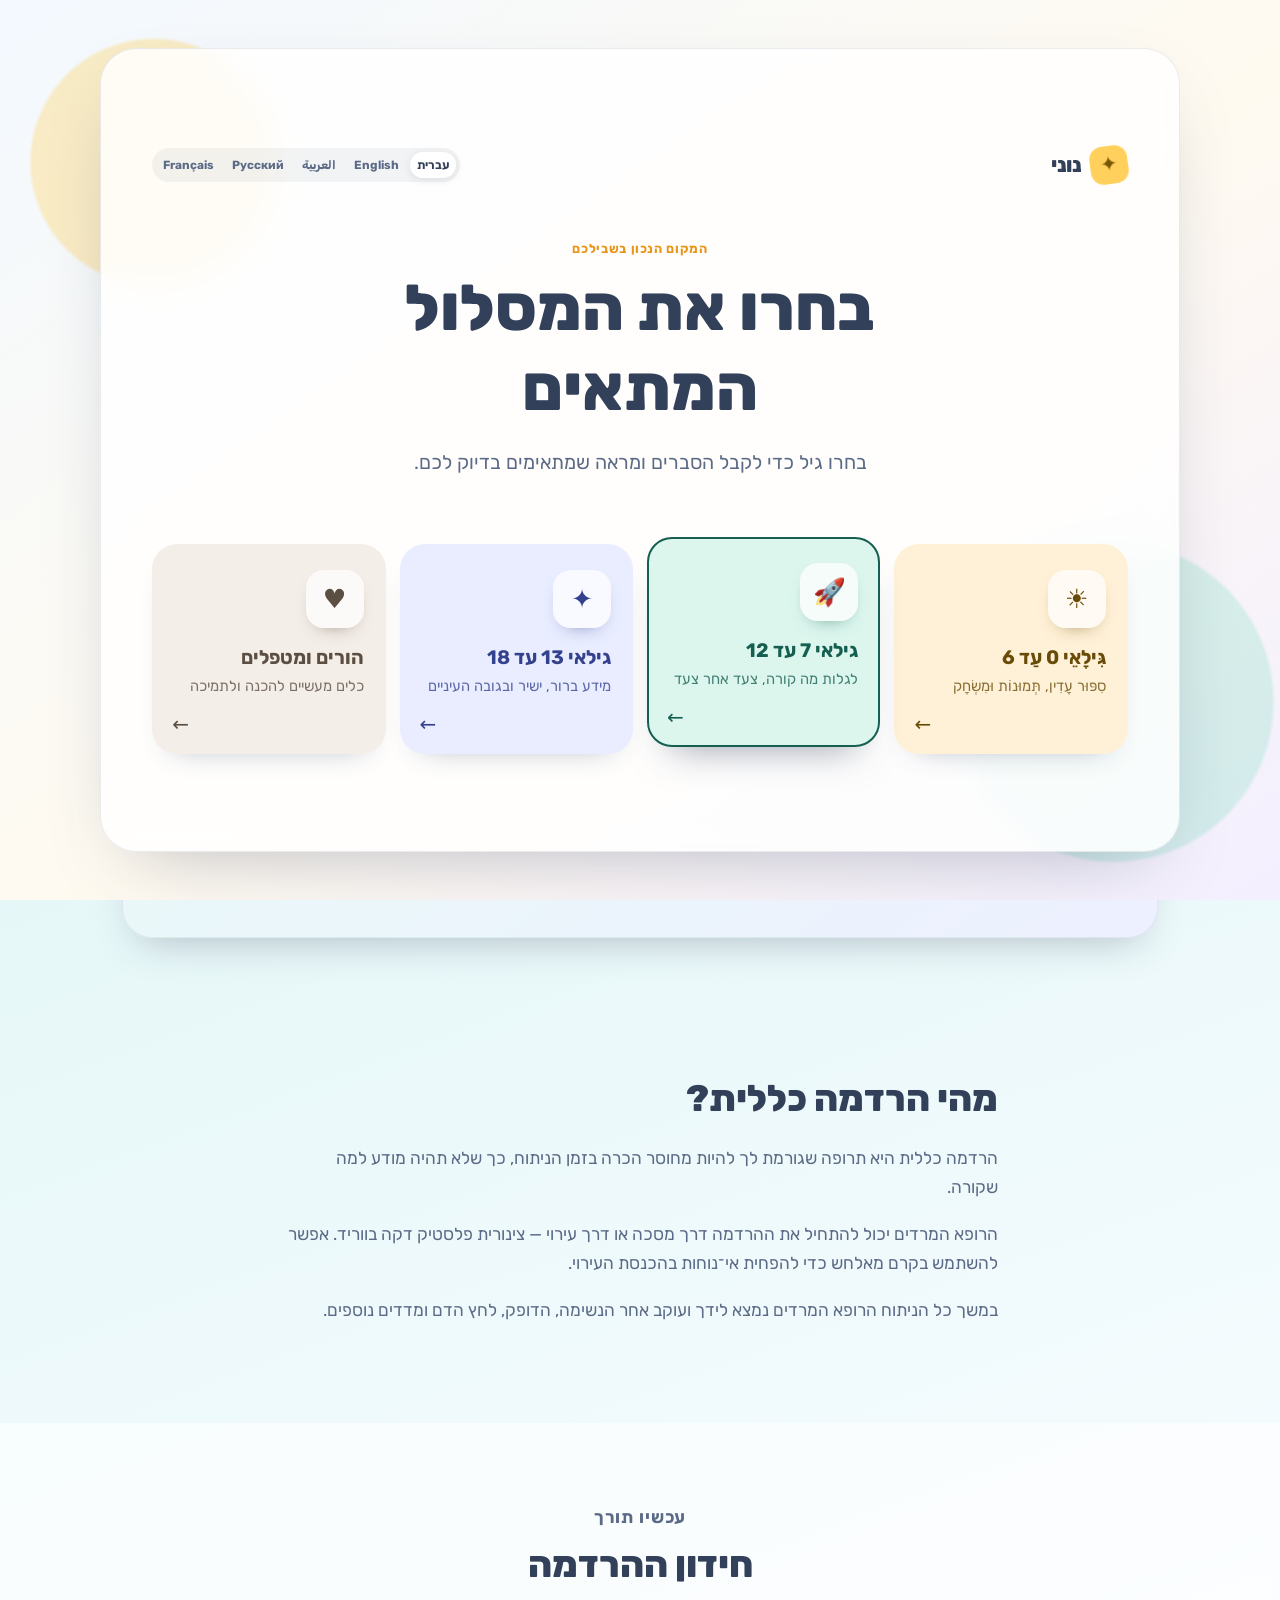
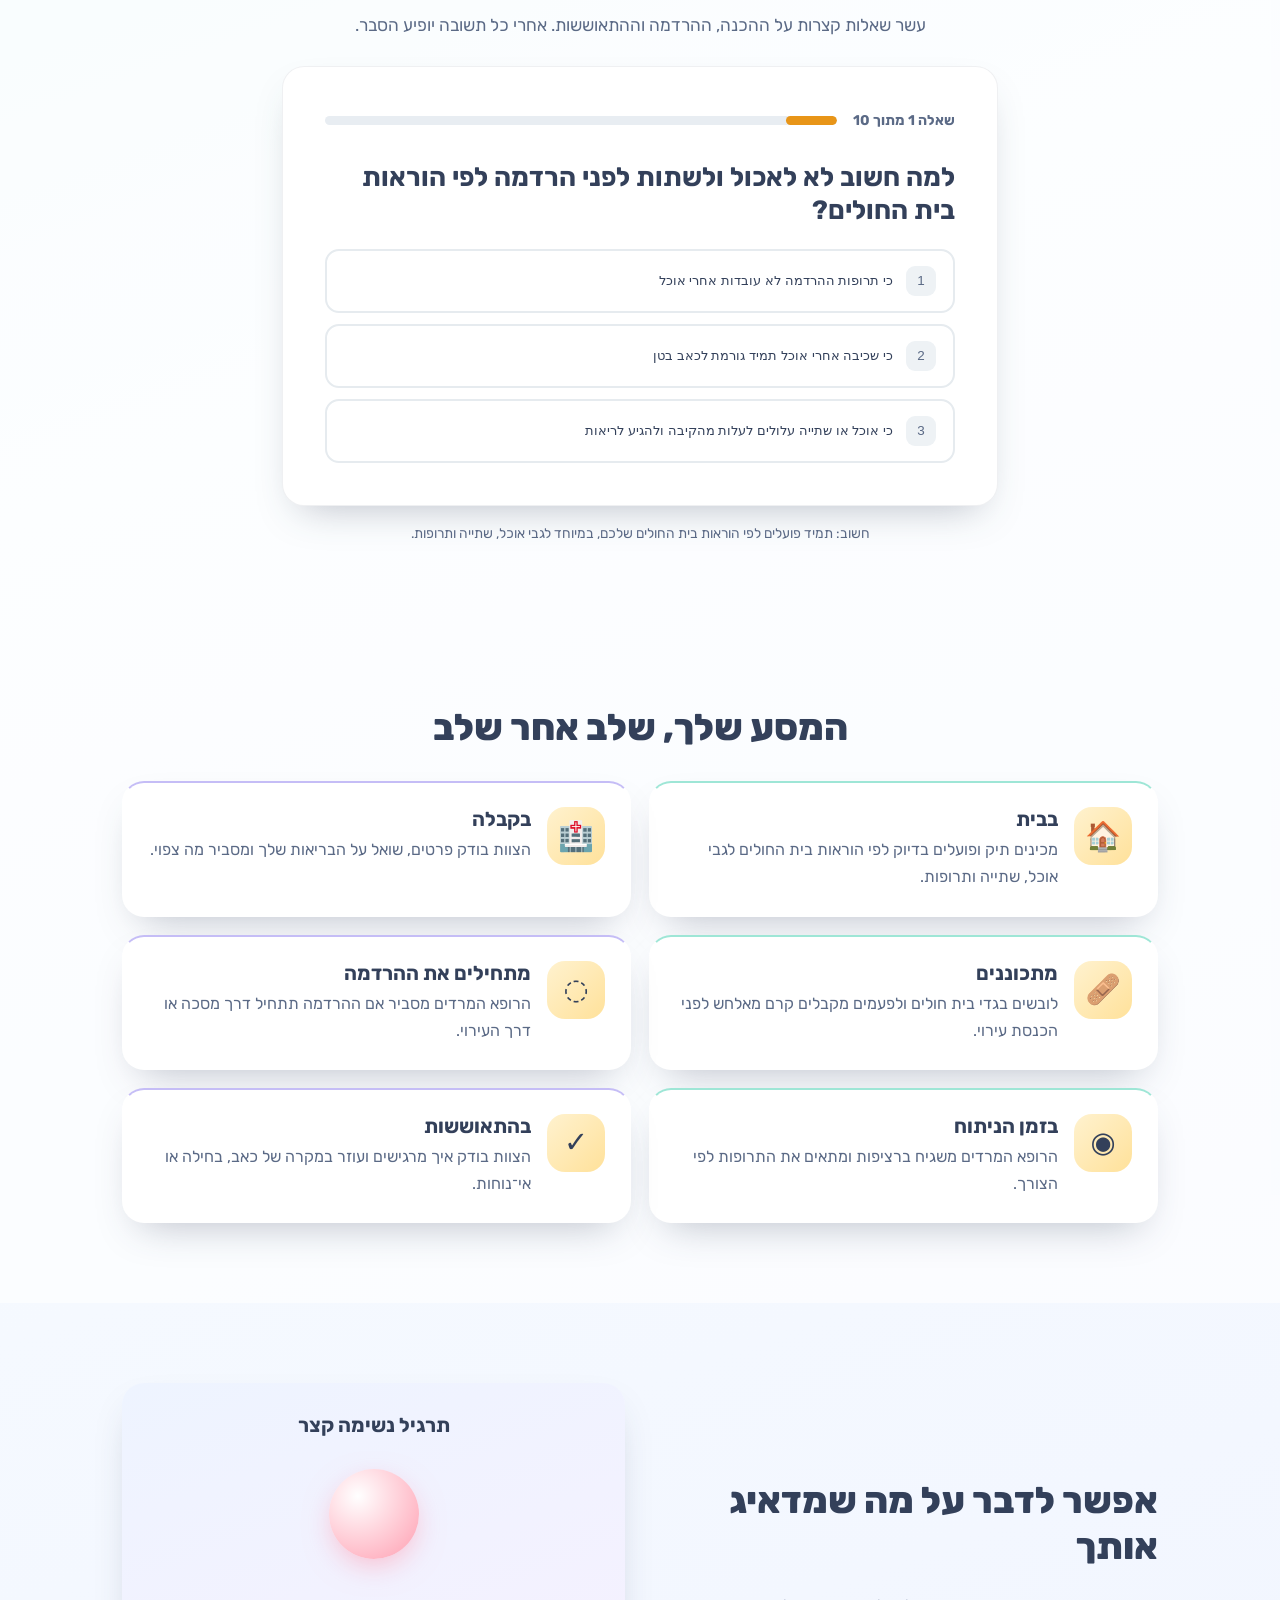
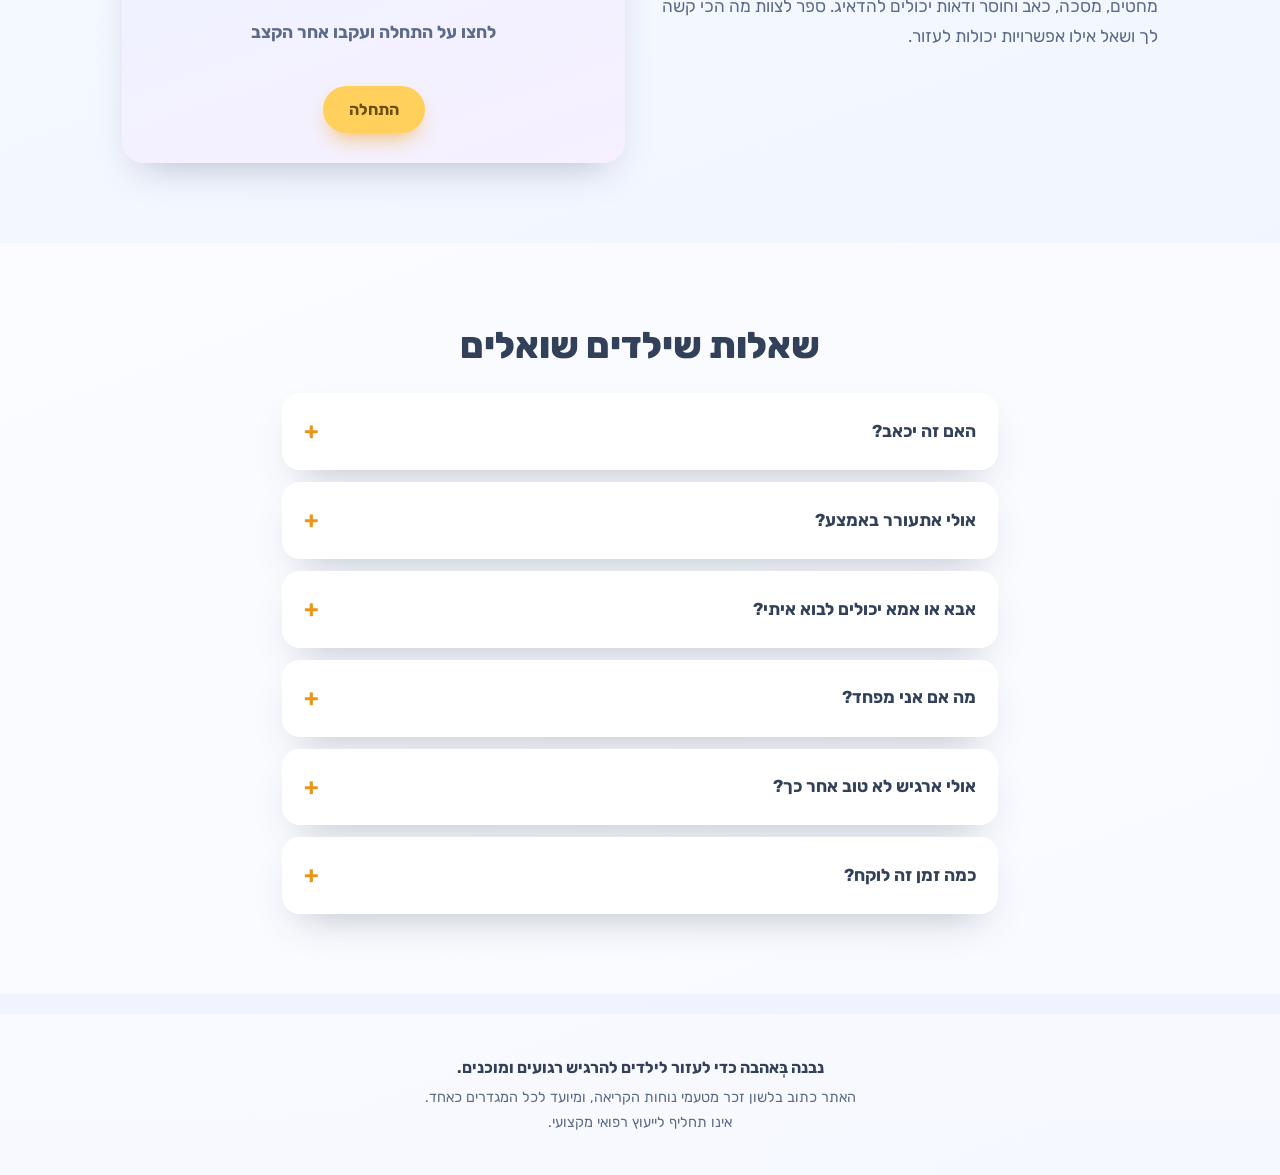
==== index.html @ a72f868c "Acknowledge feelings in the youngest audience intro" ====
<!DOCTYPE html>
<html lang="he" dir="rtl">
<head>
  <meta charset="UTF-8" />
  <meta name="viewport" content="width=device-width, initial-scale=1.0" />
  <title>נוני – מתכוננים להרדמה בעדינות</title>
  <meta name="description" data-i18n="meta_desc" content="אתר ידידותי לילדים ולהורים שמסביר בעדינות מה קורה לפני, במהלך ואחרי הרדמה וניתוח – כדי שיהיה רגוע ופחות מפחיד." />

  <!-- Open Graph -->
  <meta property="og:title" content="נוני – מתכוננים להרדמה בעדינות" />
  <meta property="og:description" content="אתר ידידותי לילדים ולהורים שמסביר מה קורה לפני, במהלך ואחרי הרדמה וניתוח." />
  <meta property="og:type" content="website" />

  <link rel="icon" href="data:image/svg+xml,%3Csvg xmlns='http://www.w3.org/2000/svg' viewBox='0 0 100 100'%3E%3Ctext y='.9em' font-size='90'%3E%E2%AD%90%3C/text%3E%3C/svg%3E" />
  <link rel="stylesheet" href="fonts.css" />

  <link rel="stylesheet" href="styles.css" />
</head>
<body>

  <!-- Audience chooser (shown on first visit and whenever the audience chip is used) -->
  <div class="audience-gate" role="dialog" aria-modal="true" aria-labelledby="audience-title" hidden>
    <div class="audience-gate-panel">
      <div class="audience-gate-top">
        <a class="gate-brand" href="index.html" aria-label="נוני" data-i18n-aria-label="brand_name">
          <span aria-hidden="true">✦</span>
          <span data-i18n="brand_name">נוני</span>
        </a>
        <div class="lang-switch gate-languages" role="group" aria-label="בחירת שפה" data-i18n-aria-label="aria_language">
          <button type="button" data-lang="he" class="is-active">עברית</button>
          <button type="button" data-lang="en">English</button>
          <button type="button" data-lang="ar">العربية</button>
          <button type="button" data-lang="ru">Русский</button>
          <button type="button" data-lang="fr">Français</button>
        </div>
      </div>
      <div class="audience-intro">
        <p class="eyebrow" data-i18n="audience_eyebrow">המקום הנכון בשבילכם</p>
        <h1 id="audience-title" data-i18n="audience_title">בחרו את המסלול המתאים</h1>
        <p data-i18n="audience_intro">בחרו גיל כדי לקבל הסברים ומראה שמתאימים בדיוק לכם.</p>
      </div>
      <div class="audience-grid">
        <button class="audience-card audience-card-little" type="button" data-audience="little">
          <span class="audience-icon" aria-hidden="true">☀️</span>
          <span class="audience-card-copy">
            <strong data-i18n="audience_little">גילאי 0 עד 6</strong>
            <small data-i18n="audience_little_desc">סיפור עדין, תמונות ומשחק</small>
          </span>
          <span class="audience-arrow" aria-hidden="true">←</span>
        </button>
        <button class="audience-card audience-card-kids" type="button" data-audience="kids">
          <span class="audience-icon" aria-hidden="true">🚀</span>
          <span class="audience-card-copy">
            <strong data-i18n="audience_kids">גילאי 7 עד 12</strong>
            <small data-i18n="audience_kids_desc">לגלות מה קורה, צעד אחר צעד</small>
          </span>
          <span class="audience-arrow" aria-hidden="true">←</span>
        </button>
        <button class="audience-card audience-card-teen" type="button" data-audience="teen">
          <span class="audience-icon" aria-hidden="true">✦</span>
          <span class="audience-card-copy">
            <strong data-i18n="audience_teen">גילאי 13 עד 18</strong>
            <small data-i18n="audience_teen_desc">מידע ברור, ישיר ובגובה העיניים</small>
          </span>
          <span class="audience-arrow" aria-hidden="true">←</span>
        </button>
        <button class="audience-card audience-card-parents" type="button" data-audience="parents">
          <span class="audience-icon" aria-hidden="true">♥</span>
          <span class="audience-card-copy">
            <strong data-i18n="audience_parents">הורים ומטפלים</strong>
            <small data-i18n="audience_parents_desc">כלים מעשיים להכנה ולתמיכה</small>
          </span>
          <span class="audience-arrow" aria-hidden="true">←</span>
        </button>
      </div>
    </div>
  </div>

  <!-- Decorative sky -->
  <div class="sky" aria-hidden="true">
    <span class="cloud c1"></span>
    <span class="cloud c2"></span>
    <span class="cloud c3"></span>
    <span class="star s1"></span>
    <span class="star s2"></span>
    <span class="star s3"></span>
  </div>

  <!-- ===== Header ===== -->
  <header class="site-header">
    <a class="brand" href="#top" aria-label="נוני" data-i18n-aria-label="brand_name">
      <span class="brand-mark" aria-hidden="true">
        <svg viewBox="0 0 64 64" width="40" height="40">
          <path d="M 35.49 12.64 L 36.74 15.03 Q 40.23 21.67 47.62 22.94 L 50.29 23.39 Q 57.68 24.66 52.44 30.02 L 50.55 31.96 Q 45.31 37.33 46.4 44.75 L 46.79 47.42 Q 47.87 54.84 41.15 51.52 L 38.72 50.32 Q 32 47 25.28 50.32 L 22.85 51.52 Q 16.13 54.84 17.21 47.42 L 17.6 44.75 Q 18.69 37.33 13.45 31.96 L 11.56 30.02 Q 6.32 24.66 13.71 23.39 L 16.38 22.94 Q 23.77 21.67 27.26 15.03 L 28.51 12.64 Q 32 6 35.49 12.64 Z" fill="#ffd15c" stroke="#f5a623" stroke-width="2" stroke-linejoin="round"/>
          <circle cx="25" cy="30" r="2.4" fill="#4a3b2a"/>
          <circle cx="39" cy="30" r="2.4" fill="#4a3b2a"/>
          <circle cx="20" cy="35" r="3" fill="#ff9db0" opacity=".7"/>
          <circle cx="44" cy="35" r="3" fill="#ff9db0" opacity=".7"/>
          <path d="M27 37c2 2 8 2 10 0" fill="none" stroke="#4a3b2a" stroke-width="2" stroke-linecap="round"/>
        </svg>
      </span>
      <span class="brand-name" data-i18n="brand_name">נוני</span>
    </a>

    <div class="header-menu">
    <nav class="main-nav" aria-label="ניווט ראשי" data-i18n-aria-label="aria_main">
      <a href="#what" data-i18n="nav_about">מה זה</a>
      <a href="#journey" data-i18n="nav_journey">המסע</a>
      <a href="story.html" data-i18n="nav_story" data-audiences="little,kids">סרטון</a>
      <a href="coloring.html" data-i18n="nav_coloring" data-audiences="little,kids">דפי צביעה</a>
      <a href="equipment.html" data-i18n="nav_equipment" data-audiences="little,kids,teen">הציוד</a>
      <a href="#feelings" data-i18n="nav_feelings" data-audiences="little,kids,teen">רגשות</a>
      <a href="#quiz" data-i18n="nav_quiz" data-audiences="kids,teen">חידון</a>
      <a href="#faq" data-i18n="nav_faq">שאלות</a>
      <a href="#parents" data-i18n="nav_parents" data-audiences="parents">להורים</a>
    </nav>

    <div class="lang-switch" role="group" aria-label="בחירת שפה" data-i18n-aria-label="aria_language">
      <button type="button" data-lang="he" class="is-active">עברית</button>
      <button type="button" data-lang="en">English</button>
      <button type="button" data-lang="ar">العربية</button>
      <button type="button" data-lang="ru">Русский</button>
      <button type="button" data-lang="fr">Français</button>
    </div>
    </div>

    <button class="audience-switch" type="button" data-i18n-aria-label="audience_change" aria-label="שינוי קבוצת גיל">
      <span class="audience-switch-dot" aria-hidden="true"></span>
      <span class="audience-switch-label">גילאי 7–12</span>
    </button>

    <button class="nav-toggle" aria-label="תפריט" data-i18n-aria-label="aria_menu" aria-expanded="false">
      <span></span><span></span><span></span>
    </button>
  </header>

  <main id="top">

    <!-- ===== Hero ===== -->
    <section class="hero">
      <div class="hero-text">
        <p class="eyebrow" data-i18n="hero_eyebrow">לילדים אמיצים (ולמבוגרים שלהם)</p>
        <h1 data-i18n="hero_title">אֶפְשָׁר לְהִתְרַגֵּשׁ וְגַם לִפְחֹד קְצָת. נוּנִי כָּאן כְּדֵי לְהַרְאוֹת מַה יִקְרֶה.</h1>
        <p class="lead" data-i18n="hero_subtitle">בקרוב יהיה לך ניתוח, ותקבל שינה מיוחדת כדי שכלום לא יכאב. נוני יראה לך בדיוק מה קורה – שלב אחרי שלב.</p>
        <div class="hero-cta">
          <a class="btn btn-primary" href="#journey" data-i18n="hero_cta">תראה לי מה קורה</a>
          <a class="btn btn-story" href="story.html" data-i18n="hero_story" data-audiences="little,kids">צפו בסרטון של נוני</a>
          <button class="btn btn-listen read-page-btn" type="button" data-i18n="read_aloud" data-audiences="little">הַשְׁמִיעוּ לִי</button>
        </div>
      </div>
      <div class="hero-art" aria-hidden="true">
        <div class="mascot">
          <svg viewBox="0 0 240 240" width="260" height="260">
            <ellipse cx="120" cy="212" rx="72" ry="14" fill="#000" opacity=".07"/>
            <g class="mascot-body">
              <path d="M 131.82 43.16 L 137.56 54.39 Q 149.39 77.55 175.07 81.64 L 187.53 83.63 Q 213.2 87.72 194.84 106.12 L 185.92 115.05 Q 167.55 133.45 171.6 159.13 L 173.56 171.6 Q 177.6 197.28 154.43 185.5 L 143.18 179.78 Q 120 168 96.82 179.78 L 85.57 185.5 Q 62.4 197.28 66.44 171.6 L 68.4 159.13 Q 72.45 133.45 54.08 115.05 L 45.16 106.12 Q 26.8 87.72 52.47 83.63 L 64.93 81.64 Q 90.61 77.55 102.44 54.39 L 108.18 43.16 Q 120 20 131.82 43.16 Z" fill="#ffd15c" stroke="#f5a623" stroke-width="6" stroke-linejoin="round"/>
              <circle cx="98" cy="96" r="7" fill="#4a3b2a"/>
              <circle cx="142" cy="96" r="7" fill="#4a3b2a"/>
              <circle cx="100" cy="99" r="2.4" fill="#fff"/>
              <circle cx="144" cy="99" r="2.4" fill="#fff"/>
              <circle cx="86" cy="110" r="10" fill="#ff9db0" opacity=".65"/>
              <circle cx="154" cy="110" r="10" fill="#ff9db0" opacity=".65"/>
              <path d="M104 116c6 6 26 6 32 0" fill="none" stroke="#4a3b2a" stroke-width="5" stroke-linecap="round"/>
            </g>
          </svg>
        </div>
        <div class="hero-context-art">
          <span class="context-line context-line-long"></span>
          <span class="context-line"></span>
          <span class="context-pulse"></span>
          <span class="context-line context-line-short"></span>
        </div>
      </div>
    </section>

    <!-- ===== A tailored starting point for each audience ===== -->
    <section class="audience-hub-section" aria-label="תוכן מותאם לגיל" data-i18n-aria-label="audience_hub_aria">
      <div class="wrap">
        <div class="audience-hub" data-audiences="little">
          <div class="audience-hub-heading">
            <p class="eyebrow" data-i18n="little_hub_eyebrow">בואו נכיר יחד</p>
            <h2 data-i18n="little_hub_title">לראות, לשחק ולהרגיש מוכנים</h2>
            <p data-i18n="little_hub_intro">לקטנטנים הכי קל להתכונן דרך תמונות, משחק וסיפור קצר יחד עם מבוגר.</p>
          </div>
          <div class="audience-paths">
            <a class="audience-path" href="story.html"><span aria-hidden="true">▶</span><strong data-i18n="little_path1_title">הסיפור של נוני</strong><small data-i18n="little_path1_text">סרטון קצר בלי צורך לקרוא</small></a>
            <a class="audience-path" href="equipment.html"><span aria-hidden="true">🩺</span><strong data-i18n="little_path2_title">מכירים את הציוד</strong><small data-i18n="little_path2_text">נוגעים ומגלים מה כל דבר עושה</small></a>
            <a class="audience-path" href="coloring.html"><span aria-hidden="true">🖍️</span><strong data-i18n="little_path3_title">צובעים עם נוני</strong><small data-i18n="little_path3_text">דפים רגועים להדפסה ולצביעה</small></a>
          </div>
          <p class="audience-guidance" data-i18n="little_guidance">למבוגר שמלווה: השתמשו במשפטים קצרים, תנו לילד לבחור במה להתחיל וחזרו על הסיפור כמה פעמים שירצה.</p>
        </div>

        <div class="audience-hub" data-audiences="kids">
          <div class="audience-hub-heading">
            <p class="eyebrow" data-i18n="kids_hub_eyebrow">המסע שלך</p>
            <h2 data-i18n="kids_hub_title">לגלות מה יקרה ולהיות חלק מההכנה</h2>
            <p data-i18n="kids_hub_intro">אפשר להכיר את השלבים, לבדוק את הידע ולבחור מה יעזור לך להרגיש רגוע יותר.</p>
          </div>
          <div class="audience-paths">
            <a class="audience-path" href="#journey"><span aria-hidden="true">🧭</span><strong data-i18n="kids_path1_title">המסע לבית החולים</strong><small data-i18n="kids_path1_text">כל מה שקורה, שלב אחר שלב</small></a>
            <a class="audience-path" href="equipment.html"><span aria-hidden="true">🔎</span><strong data-i18n="kids_path2_title">חוקרים את הציוד</strong><small data-i18n="kids_path2_text">מסכה, מדדים וצמיד זיהוי</small></a>
            <a class="audience-path" href="#quiz"><span aria-hidden="true">✓</span><strong data-i18n="kids_path3_title">חידון ההרדמה</strong><small data-i18n="kids_path3_text">עשר שאלות עם תשובה במקום</small></a>
          </div>
          <p class="audience-guidance" data-i18n="kids_guidance">אפשר לשאול את הצוות כל שאלה ולספר מה מדאיג אותך. יחד תוכלו לבחור דרך הרגעה שמתאימה לך.</p>
        </div>

        <div class="audience-hub" data-audiences="teen">
          <div class="audience-hub-heading">
            <p class="eyebrow" data-i18n="teen_hub_eyebrow">ישר ולעניין</p>
            <h2 data-i18n="teen_hub_title">מה באמת קורה ואיפה יש לך בחירה</h2>
            <p data-i18n="teen_hub_intro">מידע ישיר על ההרדמה, ההכנה וההתאוששות — בלי פעילויות שמיועדות לילדים קטנים.</p>
          </div>
          <div class="audience-paths">
            <a class="audience-path" href="#what"><span aria-hidden="true">01</span><strong data-i18n="teen_path1_title">להבין את ההרדמה</strong><small data-i18n="teen_path1_text">מה התרופות עושות ואיך משגיחים עליך</small></a>
            <a class="audience-path" href="#journey"><span aria-hidden="true">02</span><strong data-i18n="teen_path2_title">לדעת למה לצפות</strong><small data-i18n="teen_path2_text">קבלה, הכנה, הרדמה והתאוששות</small></a>
            <a class="audience-path" href="#quiz"><span aria-hidden="true">03</span><strong data-i18n="teen_path3_title">לבדוק את עצמך</strong><small data-i18n="teen_path3_text">חידון קצר עם הסבר לכל תשובה</small></a>
          </div>
          <p class="audience-guidance" data-i18n="teen_guidance">ההעדפות שלך חשובות. אפשר לומר לצוות אם מחטים, מסכה, בחילה, פרטיות או חוסר ודאות מטרידים אותך ולשאול אילו אפשרויות מתאימות ובטוחות עבורך.</p>
        </div>

        <div class="audience-hub" data-audiences="parents">
          <div class="audience-hub-heading">
            <p class="eyebrow" data-i18n="parents_hub_eyebrow">הכנה מעשית</p>
            <h2 data-i18n="parents_hub_title">מה לומר, מה להביא ומה לשאול</h2>
            <p data-i18n="parents_hub_intro">כלים פשוטים שיעזרו לכם להכין את הילד בהתאם לגיל ולתמוך בו ביום הניתוח.</p>
          </div>
          <div class="audience-paths">
            <a class="audience-path" href="#parents"><span aria-hidden="true">💬</span><strong data-i18n="parents_path1_title">איך לדבר על הניתוח</strong><small data-i18n="parents_path1_text">כנות, תזמון ומילים מותאמות לגיל</small></a>
            <a class="audience-path" href="#journey"><span aria-hidden="true">📋</span><strong data-i18n="parents_path2_title">לעבור על היום מראש</strong><small data-i18n="parents_path2_text">מהבית ועד חדר ההתאוששות</small></a>
            <a class="audience-path" href="#faq"><span aria-hidden="true">?</span><strong data-i18n="parents_path3_title">להכין שאלות לצוות</strong><small data-i18n="parents_path3_text">צום, תרופות, כאב וההתאוששות</small></a>
          </div>
          <p class="audience-guidance" data-i18n="parents_guidance">הוראות בית החולים שלכם תמיד קודמות למידע כללי באתר, במיוחד בנוגע לצום, שתייה ותרופות קבועות.</p>
        </div>
      </div>
    </section>

    <!-- ===== What is anesthesia ===== -->
    <section id="what" class="section">
      <div class="wrap narrow">
        <h2 data-i18n="what_title">מה זו "שינה של ניתוח"?</h2>
        <p data-i18n="what_p1">לפני הניתוח מקבלים שינה מיוחדת ועדינה שנקראת הרדמה. זו לא שינה כמו בלילה – זו שינה עמוקה שמכינים במיוחד בשביל הניתוח.</p>
        <p data-i18n="what_p2">רופא מיוחד שנקרא הרופא המרדים נותן לך תרופה דרך מסכה רכה שנושמים דרכה, או דרך צינורית דקיקה ביד. ואז לאט־לאט נרדמים, כאילו מרחפים על ענן.</p>
        <p data-i18n="what_p3">בזמן השינה לא מרגישים כלום – לא דקירה ולא כאב. הרופא המרדים נשאר לידך כל הזמן ומעיר אותך בעדינות כשהניתוח נגמר.</p>
      </div>
    </section>

    <!-- ===== Interactive anesthesia quiz ===== -->
    <section id="quiz" class="section section-alt quiz-section" data-audiences="kids,teen">
      <div class="wrap narrow">
        <div class="quiz-heading center">
          <p class="eyebrow" data-i18n="quiz_eyebrow">עכשיו תורך</p>
          <h2 data-i18n="quiz_title">חידון ההרדמה</h2>
          <p data-i18n="quiz_intro">עשר שאלות קצרות על ההכנה, ההרדמה וההתאוששות. אחרי כל תשובה יופיע הסבר.</p>
        </div>
        <div class="quiz-shell">
          <div class="quiz-progress-row">
            <span class="quiz-count" aria-live="polite"></span>
            <div class="quiz-progress" role="progressbar" aria-valuemin="1" aria-valuemax="10" aria-valuenow="1" data-i18n-aria-label="quiz_progress_aria"><span></span></div>
          </div>
          <div class="quiz-question-view">
            <h3 class="quiz-question" tabindex="-1"></h3>
            <div class="quiz-options" role="group" data-i18n-aria-label="quiz_options_aria"></div>
            <div class="quiz-feedback" aria-live="polite" hidden></div>
            <button class="btn btn-primary quiz-next" type="button" hidden></button>
          </div>
          <div class="quiz-result" hidden aria-live="polite">
            <span class="quiz-result-icon" aria-hidden="true">★</span>
            <h3 data-i18n="quiz_result_title">סיימת את החידון!</h3>
            <p class="quiz-score"></p>
            <p class="quiz-result-message"></p>
            <button class="btn btn-primary quiz-restart" type="button" data-i18n="quiz_restart">לנסות שוב</button>
          </div>
        </div>
        <p class="quiz-safety" data-i18n="quiz_safety">חשוב: תמיד פועלים לפי הוראות בית החולים שלכם, במיוחד לגבי אוכל, שתייה ותרופות.</p>
      </div>
    </section>

    <!-- ===== Journey ===== -->
    <section id="journey" class="section section-alt">
      <div class="wrap">
        <h2 class="center" data-i18n="journey_title">המסע שלך, שלב אחרי שלב</h2>
        <ol class="journey">
          <li class="step">
            <span class="step-icon" aria-hidden="true">🏠</span>
            <div>
              <h3 data-i18n="step1_title">בבית</h3>
              <p data-i18n="step1_text">אפשר לארוז צעצוע או שמיכה אהובים להביא איתך. מבוגר יעזור לך להתכונן. בית החולים יגיד מתי להפסיק לאכול ולשתות – זה שומר על הבטן שלך בזמן השינה.</p>
            </div>
          </li>
          <li class="step">
            <span class="step-icon" aria-hidden="true">🚗</span>
            <div>
              <h3 data-i18n="step2_title">מגיעים לבית החולים</h3>
              <p data-i18n="step2_text">תפגוש אחים ואחיות נחמדים ואת הרופא המרדים. אולי יקשיבו ללב שלך ויבדקו כמה גדלת. אפשר לשאול אותם כל דבר!</p>
            </div>
          </li>
          <li class="step">
            <span class="step-icon" aria-hidden="true">👕</span>
            <div>
              <h3 data-i18n="step3_title">מתכוננים</h3>
              <p data-i18n="step3_text">תלבש פיג'מה רכה של בית החולים. לפעמים מורחים קרם קסם על היד כדי שלא תרגיש כלום אם מכניסים שם צינורית דקיקה.</p>
            </div>
          </li>
          <li class="step">
            <span class="step-icon" aria-hidden="true">🎈</span>
            <div>
              <h3 data-i18n="step4_title">חדר השינה המיוחד</h3>
              <p data-i18n="step4_text">בחדר מיוחד נושמים דרך מסכה רכה שיכולה להריח כמו מסטיק או תות, או מקבלים תרופת שינה דרך הצינורית הדקיקה. אפשר לספור או לנפח בלון גדול מדומיין – ולפני שתסיים, כבר תהיה ישן.</p>
            </div>
          </li>
          <li class="step">
            <span class="step-icon" aria-hidden="true">💤</span>
            <div>
              <h3 data-i18n="step5_title">בזמן שאתה ישן</h3>
              <p data-i18n="step5_text">לא תרגיש ולא תזכור את הניתוח. הרופא המרדים משגיח עליך כל הזמן ודואג שתהיה בטוח ונינוח.</p>
            </div>
          </li>
          <li class="step">
            <span class="step-icon" aria-hidden="true">🍧</span>
            <div>
              <h3 data-i18n="step6_title">מתעוררים</h3>
              <p data-i18n="step6_text">מתעוררים בחדר התאוששות נעים. מישהו שאוהב אותך יהיה שם. אולי תרגיש קצת עייף או צמא – ואולי אפילו תקבל ארטיק!</p>
            </div>
          </li>
        </ol>
      </div>
    </section>

    <!-- ===== Feelings + Breathing ===== -->
    <section id="feelings" class="section" data-audiences="little,kids,teen">
      <div class="wrap two-col">
        <div>
          <h2 data-i18n="feelings_title">זה בסדר להרגיש איך שאתה מרגיש</h2>
          <p data-i18n="feelings_text">נרגש, קצת לחוץ, סקרן, טיפה מפוחד – כל הרגשות האלה בסדר גמור. המון ילדים מרגישים ככה, והמבוגרים בבית החולים הם מומחים בלעזור לך להרגיש בטוח. הנה טריק מרגיע שאפשר לנסות בכל רגע:</p>
        </div>
        <div class="breath-card">
          <h3 data-i18n="breath_title">נשימת בלון</h3>
          <div class="breath-stage">
            <div class="breath-ball"></div>
            <p class="breath-instruction" data-i18n="breath_default">לחצו על "התחלה" ונשמו יחד עם נוני</p>
          </div>
          <button class="btn btn-primary breath-btn" type="button" data-i18n="breath_start">התחלה</button>
        </div>
      </div>
    </section>

    <!-- ===== FAQ ===== -->
    <section id="faq" class="section section-alt">
      <div class="wrap narrow">
        <h2 class="center" data-i18n="faq_title">שאלות שילדים שואלים</h2>
        <div class="faq">
          <details class="qa">
            <summary data-i18n="q1">האם זה יכאב?</summary>
            <p data-i18n="a1">השינה עשויה כך שהניתוח לא כואב. ההכנה יכולה להרגיש כמו צביטה קטנטנה או קרם קריר, אבל להרבה ילדים לא כואב בכלל.</p>
          </details>
          <details class="qa">
            <summary data-i18n="q2">אולי אתעורר באמצע?</summary>
            <p data-i18n="a2">לא. הרופא המרדים נותן בדיוק את הכמות הנכונה של תרופה ונשאר איתך כל הזמן, כך שתישאר ישן עד שהניתוח נגמר.</p>
          </details>
          <details class="qa">
            <summary data-i18n="q3">אבא או אמא יכולים לבוא איתי?</summary>
            <p data-i18n="a3">בדרך כלל מבוגר יכול להישאר איתך עד שנרדמים, והוא יהיה שם כשמתעוררים. שאל את האח או האחות מה נהוג בבית החולים שלך.</p>
          </details>
          <details class="qa">
            <summary data-i18n="q4">מה אם אני מפחד?</summary>
            <p data-i18n="a4">זה נורמלי לגמרי. ספר לאח, לאחות או למבוגר שלך – הם יכולים להחזיק לך את היד, להביא את הצעצוע שלך, או לנשום איתך נשימת בלון.</p>
          </details>
          <details class="qa">
            <summary data-i18n="q5">אולי ארגיש לא טוב אחר כך?</summary>
            <p data-i18n="a5">חלק מהילדים מרגישים קצת עייפים, מסוחררים או עם גרון קצת כואב לזמן קצר. זה עובר, והאחים והאחיות יכולים לעזור לך להרגיש טוב יותר.</p>
          </details>
          <details class="qa">
            <summary data-i18n="q6">כמה זמן זה לוקח?</summary>
            <p data-i18n="a6">כל ניתוח שונה. הרופא המרדים או האחות יכולים לספר לך בערך כמה זמן ייקח שלך. בשבילך זה ירגיש כאילו עצמת עיניים והתעוררת מיד.</p>
          </details>
        </div>
      </div>
    </section>

    <!-- ===== Parents ===== -->
    <section id="parents" class="section" data-audiences="parents">
      <div class="wrap narrow">
        <p class="eyebrow" data-i18n="parents_eyebrow">להורים ולמטפלים</p>
        <h2 data-i18n="parents_title">איך לעזור לילד להרגיש מוכן</h2>
        <p data-i18n="parents_intro">ילדים מתמודדים הרבה יותר טוב כשהם יודעים למה לצפות, במילים שהם מבינים. הנה דרכים לתמוך בילד לפני הרדמה וניתוח.</p>
        <ul class="tips">
          <li data-i18n="tip1">היו כנים ופשוטים. הסבירו שרופא מיוחד יעזור להם לישון שינה עמוקה כדי שהניתוח לא יכאב, ושהם יתעוררו אחר כך.</li>
          <li data-i18n="tip2">השתמשו במילים רגועות ומרגיעות. עדיף "שינה מיוחדת" ו"תרופת שינה" על פני ביטויים מפחידים.</li>
          <li data-i18n="tip3">אפשרו חפץ מנחם. צעצוע אהוב, שמיכה או מוצץ יכולים לעשות הבדל גדול.</li>
          <li data-i18n="tip4">תרגלו יחד. קריאה משותפת של האתר הזה או תרגול נשימת בלון מראש בונים ביטחון.</li>
          <li data-i18n="tip5">עקבו בדיוק אחרי הוראות בית החולים – במיוחד לגבי צום (מתי הילד חייב להפסיק לאכול ולשתות). הזמנים האלה שומרים על בטיחות הילד ונקבעים על ידי הצוות הרפואי שלכם.</li>
          <li data-i18n="tip6">שאלו שאלות. רשמו כל דבר שאתם לא בטוחים לגביו ושאלו את הרופא המרדים או הצוות הסיעודי – אין שאלה קטנה מדי.</li>
        </ul>
        <div class="note">
          <strong data-i18n="note_title">חשוב</strong>
          <p data-i18n="note_text">האתר הזה נותן מידע כללי וידידותי כדי לעזור בהכנת ילדים. הוא אינו מהווה ייעוץ רפואי. יש לפעול תמיד לפי ההוראות הספציפיות של בית החולים והצוות הרפואי שלכם, ולפנות אליהם בכל חשש.</p>
        </div>
      </div>
    </section>
  </main>

  <footer class="site-footer">
    <div class="wrap">
      <p class="footer-made" data-i18n="footer_made">נבנה בְּאהבה כדי לעזור לילדים להרגיש רגועים ומוכנים.</p>
      <p class="footer-disclaimer lang-optional" data-i18n="gender_note">האתר כתוב בלשון זכר מטעמי נוחות הקריאה, ומיועד לכל המגדרים כאחד.</p>
      <p class="footer-disclaimer" data-i18n="footer_disclaimer">אינו תחליף לייעוץ רפואי מקצועי.</p>
    </div>
  </footer>

  <script src="i18n.js"></script>
  <script src="app.js"></script>
  <script src="quiz.js"></script>
</body>
</html>
---- fonts.css ----
/* arabic */
@font-face {
  font-family: 'Cairo';
  font-style: normal;
  font-weight: 400;
  font-display: swap;
  src: url(fonts/cairo-400-arabic.woff2) format('woff2');
  unicode-range: U+0600-06FF, U+0750-077F, U+0870-088E, U+0890-0891, U+0897-08E1, U+08E3-08FF, U+200C-200E, U+2010-2011, U+204F, U+2E41, U+FB50-FDFF, U+FE70-FE74, U+FE76-FEFC, U+102E0-102FB, U+10E60-10E7E, U+10EC2-10EC4, U+10EFC-10EFF, U+1EE00-1EE03, U+1EE05-1EE1F, U+1EE21-1EE22, U+1EE24, U+1EE27, U+1EE29-1EE32, U+1EE34-1EE37, U+1EE39, U+1EE3B, U+1EE42, U+1EE47, U+1EE49, U+1EE4B, U+1EE4D-1EE4F, U+1EE51-1EE52, U+1EE54, U+1EE57, U+1EE59, U+1EE5B, U+1EE5D, U+1EE5F, U+1EE61-1EE62, U+1EE64, U+1EE67-1EE6A, U+1EE6C-1EE72, U+1EE74-1EE77, U+1EE79-1EE7C, U+1EE7E, U+1EE80-1EE89, U+1EE8B-1EE9B, U+1EEA1-1EEA3, U+1EEA5-1EEA9, U+1EEAB-1EEBB, U+1EEF0-1EEF1;
}
/* latin-ext */
@font-face {
  font-family: 'Cairo';
  font-style: normal;
  font-weight: 400;
  font-display: swap;
  src: url(fonts/cairo-400-latin-ext.woff2) format('woff2');
  unicode-range: U+0100-02BA, U+02BD-02C5, U+02C7-02CC, U+02CE-02D7, U+02DD-02FF, U+0304, U+0308, U+0329, U+1D00-1DBF, U+1E00-1E9F, U+1EF2-1EFF, U+2020, U+20A0-20AB, U+20AD-20C0, U+2113, U+2C60-2C7F, U+A720-A7FF;
}
/* latin */
@font-face {
  font-family: 'Cairo';
  font-style: normal;
  font-weight: 400;
  font-display: swap;
  src: url(fonts/cairo-400-latin.woff2) format('woff2');
  unicode-range: U+0000-00FF, U+0131, U+0152-0153, U+02BB-02BC, U+02C6, U+02DA, U+02DC, U+0304, U+0308, U+0329, U+2000-206F, U+20AC, U+2122, U+2191, U+2193, U+2212, U+2215, U+FEFF, U+FFFD;
}
/* arabic */
@font-face {
  font-family: 'Cairo';
  font-style: normal;
  font-weight: 600;
  font-display: swap;
  src: url(fonts/cairo-600-arabic.woff2) format('woff2');
  unicode-range: U+0600-06FF, U+0750-077F, U+0870-088E, U+0890-0891, U+0897-08E1, U+08E3-08FF, U+200C-200E, U+2010-2011, U+204F, U+2E41, U+FB50-FDFF, U+FE70-FE74, U+FE76-FEFC, U+102E0-102FB, U+10E60-10E7E, U+10EC2-10EC4, U+10EFC-10EFF, U+1EE00-1EE03, U+1EE05-1EE1F, U+1EE21-1EE22, U+1EE24, U+1EE27, U+1EE29-1EE32, U+1EE34-1EE37, U+1EE39, U+1EE3B, U+1EE42, U+1EE47, U+1EE49, U+1EE4B, U+1EE4D-1EE4F, U+1EE51-1EE52, U+1EE54, U+1EE57, U+1EE59, U+1EE5B, U+1EE5D, U+1EE5F, U+1EE61-1EE62, U+1EE64, U+1EE67-1EE6A, U+1EE6C-1EE72, U+1EE74-1EE77, U+1EE79-1EE7C, U+1EE7E, U+1EE80-1EE89, U+1EE8B-1EE9B, U+1EEA1-1EEA3, U+1EEA5-1EEA9, U+1EEAB-1EEBB, U+1EEF0-1EEF1;
}
/* latin-ext */
@font-face {
  font-family: 'Cairo';
  font-style: normal;
  font-weight: 600;
  font-display: swap;
  src: url(fonts/cairo-600-latin-ext.woff2) format('woff2');
  unicode-range: U+0100-02BA, U+02BD-02C5, U+02C7-02CC, U+02CE-02D7, U+02DD-02FF, U+0304, U+0308, U+0329, U+1D00-1DBF, U+1E00-1E9F, U+1EF2-1EFF, U+2020, U+20A0-20AB, U+20AD-20C0, U+2113, U+2C60-2C7F, U+A720-A7FF;
}
/* latin */
@font-face {
  font-family: 'Cairo';
  font-style: normal;
  font-weight: 600;
  font-display: swap;
  src: url(fonts/cairo-600-latin.woff2) format('woff2');
  unicode-range: U+0000-00FF, U+0131, U+0152-0153, U+02BB-02BC, U+02C6, U+02DA, U+02DC, U+0304, U+0308, U+0329, U+2000-206F, U+20AC, U+2122, U+2191, U+2193, U+2212, U+2215, U+FEFF, U+FFFD;
}
/* arabic */
@font-face {
  font-family: 'Cairo';
  font-style: normal;
  font-weight: 700;
  font-display: swap;
  src: url(fonts/cairo-700-arabic.woff2) format('woff2');
  unicode-range: U+0600-06FF, U+0750-077F, U+0870-088E, U+0890-0891, U+0897-08E1, U+08E3-08FF, U+200C-200E, U+2010-2011, U+204F, U+2E41, U+FB50-FDFF, U+FE70-FE74, U+FE76-FEFC, U+102E0-102FB, U+10E60-10E7E, U+10EC2-10EC4, U+10EFC-10EFF, U+1EE00-1EE03, U+1EE05-1EE1F, U+1EE21-1EE22, U+1EE24, U+1EE27, U+1EE29-1EE32, U+1EE34-1EE37, U+1EE39, U+1EE3B, U+1EE42, U+1EE47, U+1EE49, U+1EE4B, U+1EE4D-1EE4F, U+1EE51-1EE52, U+1EE54, U+1EE57, U+1EE59, U+1EE5B, U+1EE5D, U+1EE5F, U+1EE61-1EE62, U+1EE64, U+1EE67-1EE6A, U+1EE6C-1EE72, U+1EE74-1EE77, U+1EE79-1EE7C, U+1EE7E, U+1EE80-1EE89, U+1EE8B-1EE9B, U+1EEA1-1EEA3, U+1EEA5-1EEA9, U+1EEAB-1EEBB, U+1EEF0-1EEF1;
}
/* latin-ext */
@font-face {
  font-family: 'Cairo';
  font-style: normal;
  font-weight: 700;
  font-display: swap;
  src: url(fonts/cairo-700-latin-ext.woff2) format('woff2');
  unicode-range: U+0100-02BA, U+02BD-02C5, U+02C7-02CC, U+02CE-02D7, U+02DD-02FF, U+0304, U+0308, U+0329, U+1D00-1DBF, U+1E00-1E9F, U+1EF2-1EFF, U+2020, U+20A0-20AB, U+20AD-20C0, U+2113, U+2C60-2C7F, U+A720-A7FF;
}
/* latin */
@font-face {
  font-family: 'Cairo';
  font-style: normal;
  font-weight: 700;
  font-display: swap;
  src: url(fonts/cairo-700-latin.woff2) format('woff2');
  unicode-range: U+0000-00FF, U+0131, U+0152-0153, U+02BB-02BC, U+02C6, U+02DA, U+02DC, U+0304, U+0308, U+0329, U+2000-206F, U+20AC, U+2122, U+2191, U+2193, U+2212, U+2215, U+FEFF, U+FFFD;
}
/* arabic */
@font-face {
  font-family: 'Cairo';
  font-style: normal;
  font-weight: 800;
  font-display: swap;
  src: url(fonts/cairo-800-arabic.woff2) format('woff2');
  unicode-range: U+0600-06FF, U+0750-077F, U+0870-088E, U+0890-0891, U+0897-08E1, U+08E3-08FF, U+200C-200E, U+2010-2011, U+204F, U+2E41, U+FB50-FDFF, U+FE70-FE74, U+FE76-FEFC, U+102E0-102FB, U+10E60-10E7E, U+10EC2-10EC4, U+10EFC-10EFF, U+1EE00-1EE03, U+1EE05-1EE1F, U+1EE21-1EE22, U+1EE24, U+1EE27, U+1EE29-1EE32, U+1EE34-1EE37, U+1EE39, U+1EE3B, U+1EE42, U+1EE47, U+1EE49, U+1EE4B, U+1EE4D-1EE4F, U+1EE51-1EE52, U+1EE54, U+1EE57, U+1EE59, U+1EE5B, U+1EE5D, U+1EE5F, U+1EE61-1EE62, U+1EE64, U+1EE67-1EE6A, U+1EE6C-1EE72, U+1EE74-1EE77, U+1EE79-1EE7C, U+1EE7E, U+1EE80-1EE89, U+1EE8B-1EE9B, U+1EEA1-1EEA3, U+1EEA5-1EEA9, U+1EEAB-1EEBB, U+1EEF0-1EEF1;
}
/* latin-ext */
@font-face {
  font-family: 'Cairo';
  font-style: normal;
  font-weight: 800;
  font-display: swap;
  src: url(fonts/cairo-800-latin-ext.woff2) format('woff2');
  unicode-range: U+0100-02BA, U+02BD-02C5, U+02C7-02CC, U+02CE-02D7, U+02DD-02FF, U+0304, U+0308, U+0329, U+1D00-1DBF, U+1E00-1E9F, U+1EF2-1EFF, U+2020, U+20A0-20AB, U+20AD-20C0, U+2113, U+2C60-2C7F, U+A720-A7FF;
}
/* latin */
@font-face {
  font-family: 'Cairo';
  font-style: normal;
  font-weight: 800;
  font-display: swap;
  src: url(fonts/cairo-800-latin.woff2) format('woff2');
  unicode-range: U+0000-00FF, U+0131, U+0152-0153, U+02BB-02BC, U+02C6, U+02DA, U+02DC, U+0304, U+0308, U+0329, U+2000-206F, U+20AC, U+2122, U+2191, U+2193, U+2212, U+2215, U+FEFF, U+FFFD;
}
/* arabic */
@font-face {
  font-family: 'Rubik';
  font-style: normal;
  font-weight: 400;
  font-display: swap;
  src: url(fonts/rubik-400-arabic.woff2) format('woff2');
  unicode-range: U+0600-06FF, U+0750-077F, U+0870-088E, U+0890-0891, U+0897-08E1, U+08E3-08FF, U+200C-200E, U+2010-2011, U+204F, U+2E41, U+FB50-FDFF, U+FE70-FE74, U+FE76-FEFC, U+102E0-102FB, U+10E60-10E7E, U+10EC2-10EC4, U+10EFC-10EFF, U+1EE00-1EE03, U+1EE05-1EE1F, U+1EE21-1EE22, U+1EE24, U+1EE27, U+1EE29-1EE32, U+1EE34-1EE37, U+1EE39, U+1EE3B, U+1EE42, U+1EE47, U+1EE49, U+1EE4B, U+1EE4D-1EE4F, U+1EE51-1EE52, U+1EE54, U+1EE57, U+1EE59, U+1EE5B, U+1EE5D, U+1EE5F, U+1EE61-1EE62, U+1EE64, U+1EE67-1EE6A, U+1EE6C-1EE72, U+1EE74-1EE77, U+1EE79-1EE7C, U+1EE7E, U+1EE80-1EE89, U+1EE8B-1EE9B, U+1EEA1-1EEA3, U+1EEA5-1EEA9, U+1EEAB-1EEBB, U+1EEF0-1EEF1;
}
/* cyrillic-ext */
@font-face {
  font-family: 'Rubik';
  font-style: normal;
  font-weight: 400;
  font-display: swap;
  src: url(fonts/rubik-400-cyrillic-ext.woff2) format('woff2');
  unicode-range: U+0460-052F, U+1C80-1C8A, U+20B4, U+2DE0-2DFF, U+A640-A69F, U+FE2E-FE2F;
}
/* cyrillic */
@font-face {
  font-family: 'Rubik';
  font-style: normal;
  font-weight: 400;
  font-display: swap;
  src: url(fonts/rubik-400-cyrillic.woff2) format('woff2');
  unicode-range: U+0301, U+0400-045F, U+0490-0491, U+04B0-04B1, U+2116;
}
/* hebrew */
@font-face {
  font-family: 'Rubik';
  font-style: normal;
  font-weight: 400;
  font-display: swap;
  src: url(fonts/rubik-400-hebrew.woff2) format('woff2');
  unicode-range: U+0307-0308, U+0590-05FF, U+200C-2010, U+20AA, U+25CC, U+FB1D-FB4F;
}
/* latin-ext */
@font-face {
  font-family: 'Rubik';
  font-style: normal;
  font-weight: 400;
  font-display: swap;
  src: url(fonts/rubik-400-latin-ext.woff2) format('woff2');
  unicode-range: U+0100-02BA, U+02BD-02C5, U+02C7-02CC, U+02CE-02D7, U+02DD-02FF, U+0304, U+0308, U+0329, U+1D00-1DBF, U+1E00-1E9F, U+1EF2-1EFF, U+2020, U+20A0-20AB, U+20AD-20C0, U+2113, U+2C60-2C7F, U+A720-A7FF;
}
/* latin */
@font-face {
  font-family: 'Rubik';
  font-style: normal;
  font-weight: 400;
  font-display: swap;
  src: url(fonts/rubik-400-latin.woff2) format('woff2');
  unicode-range: U+0000-00FF, U+0131, U+0152-0153, U+02BB-02BC, U+02C6, U+02DA, U+02DC, U+0304, U+0308, U+0329, U+2000-206F, U+20AC, U+2122, U+2191, U+2193, U+2212, U+2215, U+FEFF, U+FFFD;
}
/* arabic */
@font-face {
  font-family: 'Rubik';
  font-style: normal;
  font-weight: 500;
  font-display: swap;
  src: url(fonts/rubik-500-arabic.woff2) format('woff2');
  unicode-range: U+0600-06FF, U+0750-077F, U+0870-088E, U+0890-0891, U+0897-08E1, U+08E3-08FF, U+200C-200E, U+2010-2011, U+204F, U+2E41, U+FB50-FDFF, U+FE70-FE74, U+FE76-FEFC, U+102E0-102FB, U+10E60-10E7E, U+10EC2-10EC4, U+10EFC-10EFF, U+1EE00-1EE03, U+1EE05-1EE1F, U+1EE21-1EE22, U+1EE24, U+1EE27, U+1EE29-1EE32, U+1EE34-1EE37, U+1EE39, U+1EE3B, U+1EE42, U+1EE47, U+1EE49, U+1EE4B, U+1EE4D-1EE4F, U+1EE51-1EE52, U+1EE54, U+1EE57, U+1EE59, U+1EE5B, U+1EE5D, U+1EE5F, U+1EE61-1EE62, U+1EE64, U+1EE67-1EE6A, U+1EE6C-1EE72, U+1EE74-1EE77, U+1EE79-1EE7C, U+1EE7E, U+1EE80-1EE89, U+1EE8B-1EE9B, U+1EEA1-1EEA3, U+1EEA5-1EEA9, U+1EEAB-1EEBB, U+1EEF0-1EEF1;
}
/* cyrillic-ext */
@font-face {
  font-family: 'Rubik';
  font-style: normal;
  font-weight: 500;
  font-display: swap;
  src: url(fonts/rubik-500-cyrillic-ext.woff2) format('woff2');
  unicode-range: U+0460-052F, U+1C80-1C8A, U+20B4, U+2DE0-2DFF, U+A640-A69F, U+FE2E-FE2F;
}
/* cyrillic */
@font-face {
  font-family: 'Rubik';
  font-style: normal;
  font-weight: 500;
  font-display: swap;
  src: url(fonts/rubik-500-cyrillic.woff2) format('woff2');
  unicode-range: U+0301, U+0400-045F, U+0490-0491, U+04B0-04B1, U+2116;
}
/* hebrew */
@font-face {
  font-family: 'Rubik';
  font-style: normal;
  font-weight: 500;
  font-display: swap;
  src: url(fonts/rubik-500-hebrew.woff2) format('woff2');
  unicode-range: U+0307-0308, U+0590-05FF, U+200C-2010, U+20AA, U+25CC, U+FB1D-FB4F;
}
/* latin-ext */
@font-face {
  font-family: 'Rubik';
  font-style: normal;
  font-weight: 500;
  font-display: swap;
  src: url(fonts/rubik-500-latin-ext.woff2) format('woff2');
  unicode-range: U+0100-02BA, U+02BD-02C5, U+02C7-02CC, U+02CE-02D7, U+02DD-02FF, U+0304, U+0308, U+0329, U+1D00-1DBF, U+1E00-1E9F, U+1EF2-1EFF, U+2020, U+20A0-20AB, U+20AD-20C0, U+2113, U+2C60-2C7F, U+A720-A7FF;
}
/* latin */
@font-face {
  font-family: 'Rubik';
  font-style: normal;
  font-weight: 500;
  font-display: swap;
  src: url(fonts/rubik-500-latin.woff2) format('woff2');
  unicode-range: U+0000-00FF, U+0131, U+0152-0153, U+02BB-02BC, U+02C6, U+02DA, U+02DC, U+0304, U+0308, U+0329, U+2000-206F, U+20AC, U+2122, U+2191, U+2193, U+2212, U+2215, U+FEFF, U+FFFD;
}
/* arabic */
@font-face {
  font-family: 'Rubik';
  font-style: normal;
  font-weight: 700;
  font-display: swap;
  src: url(fonts/rubik-700-arabic.woff2) format('woff2');
  unicode-range: U+0600-06FF, U+0750-077F, U+0870-088E, U+0890-0891, U+0897-08E1, U+08E3-08FF, U+200C-200E, U+2010-2011, U+204F, U+2E41, U+FB50-FDFF, U+FE70-FE74, U+FE76-FEFC, U+102E0-102FB, U+10E60-10E7E, U+10EC2-10EC4, U+10EFC-10EFF, U+1EE00-1EE03, U+1EE05-1EE1F, U+1EE21-1EE22, U+1EE24, U+1EE27, U+1EE29-1EE32, U+1EE34-1EE37, U+1EE39, U+1EE3B, U+1EE42, U+1EE47, U+1EE49, U+1EE4B, U+1EE4D-1EE4F, U+1EE51-1EE52, U+1EE54, U+1EE57, U+1EE59, U+1EE5B, U+1EE5D, U+1EE5F, U+1EE61-1EE62, U+1EE64, U+1EE67-1EE6A, U+1EE6C-1EE72, U+1EE74-1EE77, U+1EE79-1EE7C, U+1EE7E, U+1EE80-1EE89, U+1EE8B-1EE9B, U+1EEA1-1EEA3, U+1EEA5-1EEA9, U+1EEAB-1EEBB, U+1EEF0-1EEF1;
}
/* cyrillic-ext */
@font-face {
  font-family: 'Rubik';
  font-style: normal;
  font-weight: 700;
  font-display: swap;
  src: url(fonts/rubik-700-cyrillic-ext.woff2) format('woff2');
  unicode-range: U+0460-052F, U+1C80-1C8A, U+20B4, U+2DE0-2DFF, U+A640-A69F, U+FE2E-FE2F;
}
/* cyrillic */
@font-face {
  font-family: 'Rubik';
  font-style: normal;
  font-weight: 700;
  font-display: swap;
  src: url(fonts/rubik-700-cyrillic.woff2) format('woff2');
  unicode-range: U+0301, U+0400-045F, U+0490-0491, U+04B0-04B1, U+2116;
}
/* hebrew */
@font-face {
  font-family: 'Rubik';
  font-style: normal;
  font-weight: 700;
  font-display: swap;
  src: url(fonts/rubik-700-hebrew.woff2) format('woff2');
  unicode-range: U+0307-0308, U+0590-05FF, U+200C-2010, U+20AA, U+25CC, U+FB1D-FB4F;
}
/* latin-ext */
@font-face {
  font-family: 'Rubik';
  font-style: normal;
  font-weight: 700;
  font-display: swap;
  src: url(fonts/rubik-700-latin-ext.woff2) format('woff2');
  unicode-range: U+0100-02BA, U+02BD-02C5, U+02C7-02CC, U+02CE-02D7, U+02DD-02FF, U+0304, U+0308, U+0329, U+1D00-1DBF, U+1E00-1E9F, U+1EF2-1EFF, U+2020, U+20A0-20AB, U+20AD-20C0, U+2113, U+2C60-2C7F, U+A720-A7FF;
}
/* latin */
@font-face {
  font-family: 'Rubik';
  font-style: normal;
  font-weight: 700;
  font-display: swap;
  src: url(fonts/rubik-700-latin.woff2) format('woff2');
  unicode-range: U+0000-00FF, U+0131, U+0152-0153, U+02BB-02BC, U+02C6, U+02DA, U+02DC, U+0304, U+0308, U+0329, U+2000-206F, U+20AC, U+2122, U+2191, U+2193, U+2212, U+2215, U+FEFF, U+FFFD;
}
/* arabic */
@font-face {
  font-family: 'Rubik';
  font-style: normal;
  font-weight: 800;
  font-display: swap;
  src: url(fonts/rubik-800-arabic.woff2) format('woff2');
  unicode-range: U+0600-06FF, U+0750-077F, U+0870-088E, U+0890-0891, U+0897-08E1, U+08E3-08FF, U+200C-200E, U+2010-2011, U+204F, U+2E41, U+FB50-FDFF, U+FE70-FE74, U+FE76-FEFC, U+102E0-102FB, U+10E60-10E7E, U+10EC2-10EC4, U+10EFC-10EFF, U+1EE00-1EE03, U+1EE05-1EE1F, U+1EE21-1EE22, U+1EE24, U+1EE27, U+1EE29-1EE32, U+1EE34-1EE37, U+1EE39, U+1EE3B, U+1EE42, U+1EE47, U+1EE49, U+1EE4B, U+1EE4D-1EE4F, U+1EE51-1EE52, U+1EE54, U+1EE57, U+1EE59, U+1EE5B, U+1EE5D, U+1EE5F, U+1EE61-1EE62, U+1EE64, U+1EE67-1EE6A, U+1EE6C-1EE72, U+1EE74-1EE77, U+1EE79-1EE7C, U+1EE7E, U+1EE80-1EE89, U+1EE8B-1EE9B, U+1EEA1-1EEA3, U+1EEA5-1EEA9, U+1EEAB-1EEBB, U+1EEF0-1EEF1;
}
/* cyrillic-ext */
@font-face {
  font-family: 'Rubik';
  font-style: normal;
  font-weight: 800;
  font-display: swap;
  src: url(fonts/rubik-800-cyrillic-ext.woff2) format('woff2');
  unicode-range: U+0460-052F, U+1C80-1C8A, U+20B4, U+2DE0-2DFF, U+A640-A69F, U+FE2E-FE2F;
}
/* cyrillic */
@font-face {
  font-family: 'Rubik';
  font-style: normal;
  font-weight: 800;
  font-display: swap;
  src: url(fonts/rubik-800-cyrillic.woff2) format('woff2');
  unicode-range: U+0301, U+0400-045F, U+0490-0491, U+04B0-04B1, U+2116;
}
/* hebrew */
@font-face {
  font-family: 'Rubik';
  font-style: normal;
  font-weight: 800;
  font-display: swap;
  src: url(fonts/rubik-800-hebrew.woff2) format('woff2');
  unicode-range: U+0307-0308, U+0590-05FF, U+200C-2010, U+20AA, U+25CC, U+FB1D-FB4F;
}
/* latin-ext */
@font-face {
  font-family: 'Rubik';
  font-style: normal;
  font-weight: 800;
  font-display: swap;
  src: url(fonts/rubik-800-latin-ext.woff2) format('woff2');
  unicode-range: U+0100-02BA, U+02BD-02C5, U+02C7-02CC, U+02CE-02D7, U+02DD-02FF, U+0304, U+0308, U+0329, U+1D00-1DBF, U+1E00-1E9F, U+1EF2-1EFF, U+2020, U+20A0-20AB, U+20AD-20C0, U+2113, U+2C60-2C7F, U+A720-A7FF;
}
/* latin */
@font-face {
  font-family: 'Rubik';
  font-style: normal;
  font-weight: 800;
  font-display: swap;
  src: url(fonts/rubik-800-latin.woff2) format('woff2');
  unicode-range: U+0000-00FF, U+0131, U+0152-0153, U+02BB-02BC, U+02C6, U+02DA, U+02DC, U+0304, U+0308, U+0329, U+2000-206F, U+20AC, U+2122, U+2191, U+2193, U+2212, U+2215, U+FEFF, U+FFFD;
}
---- styles.css ----
:root {
  --sky-top: #cfe9ff;
  --sky-bottom: #eaf6ff;
  --ink: #33405a;
  --ink-soft: #5b6a86;
  --cream: #fffdf7;
  --card: #ffffff;
  --sun: #ffd15c;
  --sun-deep: #f5a623;
  --pink: #ff9db0;
  --mint: #8fe0c8;
  --lavender: #b7a8f2;
  --shadow: 0 18px 40px -18px rgba(51, 64, 90, .35);
  --radius: 24px;
  --wrap: 1080px;
}

* { box-sizing: border-box; }
[hidden] { display: none !important; }

html { scroll-behavior: smooth; }

body {
  margin: 0;
  font-family: "Rubik", system-ui, "Segoe UI", sans-serif;
  color: var(--ink);
  background: linear-gradient(180deg, var(--sky-top), var(--sky-bottom) 60%, var(--cream));
  line-height: 1.7;
  min-height: 100vh;
  overflow-x: hidden;
}

/* Arabic gets a font with strong Arabic coverage */
html[lang="ar"] body { font-family: "Cairo", "Rubik", system-ui, sans-serif; }

h1, h2, h3 { line-height: 1.25; color: var(--ink); }
h1 { font-size: clamp(2rem, 5vw, 3.2rem); font-weight: 800; margin: 0 0 .5em; }
h2 { font-size: clamp(1.5rem, 3.5vw, 2.3rem); font-weight: 800; margin: 0 0 .6em; }
h3 { font-size: 1.25rem; font-weight: 700; margin: 0 0 .3em; }
p { margin: 0 0 1em; }
a { color: inherit; }

/* ===== Audience chooser ===== */
body.audience-choosing { overflow: hidden; }
.audience-gate {
  position: fixed; inset: 0; z-index: 1000; overflow-y: auto;
  background:
    radial-gradient(circle at 12% 18%, rgba(255, 209, 92, .34) 0 9%, transparent 9.3%),
    radial-gradient(circle at 87% 78%, rgba(143, 224, 200, .32) 0 12%, transparent 12.3%),
    linear-gradient(145deg, #f3f9ff, #fffaf0 54%, #f3efff);
  padding: clamp(18px, 4vw, 48px);
}
.audience-gate-panel {
  width: min(1080px, 100%); min-height: calc(100vh - clamp(36px, 8vw, 96px)); margin: 0 auto;
  background: rgba(255,255,255,.82); border: 1px solid rgba(51,64,90,.1);
  box-shadow: 0 28px 80px -35px rgba(45, 57, 89, .38);
  border-radius: 36px; padding: clamp(20px, 4vw, 52px); backdrop-filter: blur(16px);
  display: flex; flex-direction: column; justify-content: center;
}
.audience-gate-top {
  display: flex; align-items: center; justify-content: space-between; gap: 24px;
  margin-bottom: clamp(28px, 6vh, 68px);
}
.gate-brand {
  display: inline-flex; align-items: center; gap: 9px; text-decoration: none;
  color: var(--ink); font-size: 1.3rem; font-weight: 800;
}
.gate-brand > span:first-child {
  width: 38px; height: 38px; display: grid; place-items: center; border-radius: 13px;
  color: #7a5707; background: var(--sun); transform: rotate(-8deg);
}
.gate-languages { background: #f1f3f7; }
.audience-intro { max-width: 650px; margin: 0 auto clamp(28px, 5vh, 48px); text-align: center; }
.audience-intro h1 { margin-bottom: .28em; font-size: clamp(2.1rem, 5vw, 4rem); }
.audience-intro > p:last-child { color: var(--ink-soft); font-size: clamp(1rem, 2vw, 1.22rem); }
.audience-grid { display: grid; grid-template-columns: repeat(4, 1fr); gap: 14px; }
.audience-card {
  position: relative; min-height: 210px; padding: 24px 20px; border: 2px solid transparent;
  border-radius: 25px; text-align: start; cursor: pointer; font-family: inherit; color: var(--ink);
  display: flex; flex-direction: column; align-items: flex-start; gap: 18px;
  box-shadow: 0 14px 30px -22px rgba(51,64,90,.45);
  transition: transform .2s ease, box-shadow .2s ease, border-color .2s ease;
}
.audience-card:hover, .audience-card:focus-visible {
  transform: translateY(-7px); box-shadow: 0 24px 38px -24px rgba(51,64,90,.52); outline: none;
}
.audience-card.is-current { border-color: currentColor; }
.audience-card-little { background: #fff1d7; color: #694b08; }
.audience-card-kids { background: #dcf6ee; color: #155f50; }
.audience-card-teen { background: #e9edff; color: #34428e; }
.audience-card-parents { background: #f4eee8; color: #5b4e43; }
.audience-icon {
  width: 58px; height: 58px; display: grid; place-items: center; border-radius: 18px;
  background: rgba(255,255,255,.72); font-size: 1.65rem; box-shadow: 0 8px 20px -14px currentColor;
}
.audience-card-copy { display: grid; gap: 7px; }
.audience-card-copy strong { font-size: 1.22rem; line-height: 1.2; }
.audience-card-copy small { font-size: .92rem; line-height: 1.45; color: currentColor; opacity: .78; }
.audience-arrow { position: absolute; inset-inline-end: 18px; bottom: 16px; font-size: 1.25rem; }
html[dir="ltr"] .audience-arrow { transform: scaleX(-1); }

.wrap { max-width: var(--wrap); margin-inline: auto; padding-inline: 22px; }
.narrow { max-width: 760px; }
.center { text-align: center; }

/* ===== Decorative sky ===== */
.sky { position: fixed; inset: 0; z-index: -1; pointer-events: none; }
.cloud {
  position: absolute; background: #fff; border-radius: 50%;
  opacity: .75; filter: blur(1px);
}
.cloud::before, .cloud::after {
  content: ""; position: absolute; background: #fff; border-radius: 50%;
}
.c1 { width: 120px; height: 44px; top: 14%; inset-inline-start: 8%; }
.c1::before { width: 60px; height: 60px; top: -26px; inset-inline-start: 18px; }
.c1::after { width: 44px; height: 44px; top: -16px; inset-inline-start: 62px; }
.c2 { width: 90px; height: 34px; top: 30%; inset-inline-end: 12%; }
.c2::before { width: 46px; height: 46px; top: -20px; inset-inline-start: 14px; }
.c2::after { width: 34px; height: 34px; top: -12px; inset-inline-start: 46px; }
.c3 { width: 70px; height: 26px; top: 62%; inset-inline-start: 16%; opacity: .5; }
.c3::before { width: 36px; height: 36px; top: -16px; inset-inline-start: 10px; }
.star { position: absolute; width: 14px; height: 14px; background: var(--sun); border-radius: 3px;
  clip-path: polygon(50% 0,61% 35%,98% 35%,68% 57%,79% 91%,50% 70%,21% 91%,32% 57%,2% 35%,39% 35%);
  opacity: .8; }
.s1 { top: 20%; inset-inline-end: 24%; animation: twinkle 3s ease-in-out infinite; }
.s2 { top: 46%; inset-inline-start: 30%; width: 10px; height: 10px; animation: twinkle 4s ease-in-out infinite .5s; }
.s3 { top: 70%; inset-inline-end: 18%; width: 18px; height: 18px; animation: twinkle 3.5s ease-in-out infinite 1s; }
@keyframes twinkle { 0%,100% { opacity: .3; transform: scale(.85); } 50% { opacity: 1; transform: scale(1.1); } }

/* ===== Header ===== */
.site-header {
  position: sticky; top: 0; z-index: 50;
  display: flex; align-items: center; gap: 18px;
  padding: 12px clamp(14px, 4vw, 32px);
  background: rgba(255, 255, 255, .82);
  backdrop-filter: blur(10px);
  border-bottom: 1px solid rgba(51, 64, 90, .08);
}
.audience-switch {
  flex: 0 0 auto; display: inline-flex; align-items: center; gap: 7px; border: 1px solid rgba(51,64,90,.12);
  background: #fff; color: var(--ink); font: 700 .8rem/1 inherit; border-radius: 999px;
  padding: 8px 11px; cursor: pointer; box-shadow: 0 5px 14px -10px rgba(51,64,90,.55);
}
.audience-switch:hover { border-color: var(--sun-deep); }
.audience-switch-dot { width: 8px; height: 8px; border-radius: 50%; background: var(--sun-deep); }
.brand { display: inline-flex; align-items: center; gap: 10px; text-decoration: none; font-weight: 800; font-size: 1.25rem; }
.brand-mark { display: inline-flex; }
.header-menu { display: contents; }
.main-nav { display: flex; gap: 6px; margin-inline: auto; flex-wrap: wrap; }
.main-nav a {
  text-decoration: none; font-weight: 500; color: var(--ink-soft);
  padding: 8px 12px; border-radius: 999px; transition: background .2s, color .2s;
}
.main-nav a:hover { background: rgba(255, 209, 92, .25); color: var(--ink); }

.lang-switch { display: flex; gap: 4px; background: rgba(51,64,90,.06); padding: 4px; border-radius: 999px; }
.lang-switch button {
  border: 0; background: transparent; cursor: pointer;
  font-family: inherit; font-size: .82rem; font-weight: 600; color: var(--ink-soft);
  padding: 6px 10px; border-radius: 999px; transition: background .2s, color .2s;
}
.lang-switch button.is-active { background: #fff; color: var(--ink); box-shadow: 0 2px 8px rgba(51,64,90,.12); }

.nav-toggle { display: none; flex-direction: column; gap: 4px; border: 0; background: transparent; cursor: pointer; padding: 8px; }
.nav-toggle span { width: 24px; height: 3px; background: var(--ink); border-radius: 3px; }

/* ===== Hero ===== */
.hero {
  max-width: var(--wrap); margin-inline: auto;
  padding: clamp(28px, 6vw, 70px) 22px;
  display: grid; grid-template-columns: 1.1fr .9fr; gap: 30px; align-items: center;
}
.eyebrow { text-transform: uppercase; letter-spacing: .05em; font-weight: 700; font-size: .8rem;
  color: var(--sun-deep); margin: 0 0 .6em; }
.lead { font-size: 1.2rem; color: var(--ink-soft); max-width: 34ch; }
.hero-cta { display: flex; gap: 12px; flex-wrap: wrap; margin-top: 10px; }

.btn {
  display: inline-block; text-decoration: none; font-weight: 700; cursor: pointer;
  padding: 14px 26px; border-radius: 999px; border: 0; font-family: inherit; font-size: 1rem;
  transition: transform .12s ease, box-shadow .2s;
}
.btn:active { transform: translateY(1px) scale(.99); }
.btn-primary { background: var(--sun); color: #6b4e12; box-shadow: 0 10px 22px -8px rgba(245, 166, 35, .8); }
.btn-primary:hover { box-shadow: 0 14px 26px -8px rgba(245, 166, 35, .95); }
.btn-ghost { background: #fff; color: var(--ink); box-shadow: var(--shadow); }
.btn-story { background: var(--mint); color: #10513f; box-shadow: 0 10px 22px -8px rgba(143, 224, 200, .95); }
.btn-story::before { content: "▶"; font-size: .8em; margin-inline-end: .5em; }
.btn-listen { background: #fff; color: var(--ink); box-shadow: var(--shadow); }
.btn-listen::before { content: "🔊"; font-size: .95em; margin-inline-end: .45em; }
.btn-listen[aria-pressed="true"] { background: #fff2c9; box-shadow: 0 0 0 3px rgba(239,159,40,.18); }
.btn-listen:disabled { cursor: not-allowed; opacity: .68; }

.hero-art { display: flex; justify-content: center; }
.mascot { filter: drop-shadow(0 20px 30px rgba(51,64,90,.18)); }
.mascot-body { transform-origin: 120px 130px; animation: float 5s ease-in-out infinite; }
.hero-context-art {
  display: none; width: min(320px, 80vw); min-height: 220px; padding: 38px;
  border: 1px solid rgba(23,45,66,.12); border-radius: 22px;
  background: rgba(255,255,255,.66); box-shadow: var(--shadow);
  align-content: center; gap: 18px;
}
.context-line { display: block; width: 68%; height: 10px; border-radius: 999px; background: rgba(23,45,66,.13); }
.context-line-long { width: 92%; }
.context-line-short { width: 48%; }
.context-pulse {
  display: block; width: 100%; height: 54px;
  background: linear-gradient(135deg, transparent 0 33%, var(--sun) 33% 38%, transparent 38% 45%, var(--sun) 45% 50%, transparent 50% 100%);
  opacity: .85;
}
@keyframes float { 0%,100% { transform: translateY(0) rotate(-1deg); } 50% { transform: translateY(-14px) rotate(1deg); } }

/* ===== Audience-specific starting points ===== */
.audience-hub-section { padding: 0 0 clamp(28px, 5vw, 58px); }
.audience-hub {
  display: grid; grid-template-columns: .8fr 1.2fr; gap: clamp(24px, 5vw, 56px);
  padding: clamp(28px, 5vw, 54px); border-radius: 30px;
  background: rgba(255,255,255,.78); border: 1px solid rgba(51,64,90,.08);
  box-shadow: var(--shadow); align-items: center;
}
.audience-hub-heading h2 { margin-bottom: .4em; }
.audience-hub-heading > p:last-child { color: var(--ink-soft); margin: 0; }
.audience-paths { display: grid; grid-template-columns: repeat(3, 1fr); gap: 12px; }
.audience-path {
  min-height: 170px; padding: 18px; display: flex; flex-direction: column; gap: 8px;
  text-decoration: none; background: rgba(255,255,255,.84); border: 1px solid rgba(51,64,90,.08);
  border-radius: 18px; box-shadow: 0 12px 25px -22px rgba(51,64,90,.48);
  transition: transform .18s ease, box-shadow .18s ease, border-color .18s ease;
}
.audience-path:hover, .audience-path:focus-visible {
  transform: translateY(-4px); border-color: var(--sun-deep);
  box-shadow: 0 18px 30px -22px rgba(51,64,90,.55); outline: none;
}
.audience-path > span {
  width: 42px; height: 42px; display: grid; place-items: center; border-radius: 12px;
  background: color-mix(in srgb, var(--sun) 35%, white); color: var(--ink); font-weight: 800;
}
.audience-path strong { margin-top: auto; line-height: 1.25; }
.audience-path small { color: var(--ink-soft); font-size: .84rem; line-height: 1.45; }
.audience-guidance {
  grid-column: 1 / -1; margin: 0; padding: 14px 18px; border-radius: 14px;
  background: rgba(255,255,255,.64); color: var(--ink-soft); font-size: .95rem;
}
body[data-audience="little"] .audience-hub { background: linear-gradient(145deg, #fff7df, #fff1ed); }
body[data-audience="kids"] .audience-hub { background: linear-gradient(145deg, #e8fbf6, #edf0ff); }
body[data-audience="teen"] .audience-hub {
  background: linear-gradient(145deg, #17354d, #24485a); color: #fff;
  border-radius: 18px; border-color: rgba(255,255,255,.08);
}
body[data-audience="teen"] .audience-hub h2,
body[data-audience="teen"] .audience-hub .eyebrow { color: #fff; }
body[data-audience="teen"] .audience-hub-heading > p:last-child { color: #d5e2ea; }
body[data-audience="teen"] .audience-path { background: rgba(255,255,255,.09); color: #fff; border-color: rgba(255,255,255,.12); }
body[data-audience="teen"] .audience-path small { color: #cfdee7; }
body[data-audience="teen"] .audience-path > span { background: rgba(54,197,176,.2); color: #81eadb; }
body[data-audience="teen"] .audience-guidance { background: rgba(255,255,255,.08); color: #d5e2ea; }
body[data-audience="parents"] .audience-hub { background: linear-gradient(145deg, #f8f4ee, #edf4f0); border-radius: 16px; }

/* ===== Sections ===== */
.section { padding: clamp(40px, 7vw, 80px) 0; }
.section-alt { background: rgba(255, 255, 255, .6); }
.section p { color: var(--ink-soft); font-size: 1.08rem; }

/* ===== Journey ===== */
.journey { list-style: none; margin: 30px 0 0; padding: 0; display: grid; gap: 18px;
  grid-template-columns: repeat(2, 1fr); }
.step {
  background: var(--card); border-radius: var(--radius); padding: 24px;
  box-shadow: var(--shadow); display: flex; gap: 16px; align-items: flex-start;
  border: 2px solid transparent; transition: transform .2s, border-color .2s;
}
.step:hover { transform: translateY(-4px); border-color: rgba(255, 209, 92, .6); }
.step-icon {
  font-size: 1.8rem; background: linear-gradient(135deg, #fff2cf, #ffe19a);
  width: 58px; height: 58px; min-width: 58px; border-radius: 18px;
  display: grid; place-items: center;
}
.step h3 { margin-bottom: .2em; }
.step p { margin: 0; font-size: 1rem; }

/* ===== Feelings / breathing ===== */
.two-col { display: grid; grid-template-columns: 1fr 1fr; gap: 30px; align-items: center; }
.breath-card {
  background: linear-gradient(160deg, #eef4ff, #f6f0ff);
  border-radius: var(--radius); padding: 30px; text-align: center; box-shadow: var(--shadow);
}
.breath-stage { display: grid; place-items: center; min-height: 220px; gap: 16px; margin: 10px 0 18px; }
.breath-ball {
  width: 90px; height: 90px; border-radius: 50%;
  background: radial-gradient(circle at 32% 30%, #fff, var(--pink));
  box-shadow: 0 10px 30px -6px rgba(255, 157, 176, .7);
  transition: transform 4s ease-in-out, background 4s ease;
}
.breath-ball.inhale { transform: scale(2.1); background: radial-gradient(circle at 32% 30%, #fff, var(--mint)); }
.breath-ball.exhale { transform: scale(1); }
.breath-instruction { font-weight: 700; font-size: 1.15rem; color: var(--ink); margin: 0; min-height: 1.6em; }

/* ===== Interactive quiz ===== */
.quiz-heading { margin-bottom: 26px; }
.quiz-heading > p:last-child { max-width: 55ch; margin-inline: auto; }
.quiz-shell {
  background: var(--card); border-radius: var(--radius); box-shadow: var(--shadow);
  padding: clamp(22px, 5vw, 42px); border: 1px solid rgba(51,64,90,.08);
}
.quiz-progress-row { display: flex; align-items: center; gap: 16px; margin-bottom: 28px; }
.quiz-count { flex: 0 0 auto; color: var(--ink-soft); font-size: .88rem; font-weight: 700; }
.quiz-progress { height: 9px; flex: 1; overflow: hidden; border-radius: 999px; background: #e8edf2; }
.quiz-progress span { display: block; width: 10%; height: 100%; border-radius: inherit; background: var(--sun-deep); transition: width .25s ease; }
.quiz-question { font-size: clamp(1.25rem, 3vw, 1.65rem); margin-bottom: 22px; }
.quiz-options { display: grid; gap: 11px; }
.quiz-option {
  width: 100%; padding: 15px 17px; display: flex; align-items: center; gap: 13px;
  border: 2px solid #e6ebef; background: #fff; border-radius: 14px;
  color: var(--ink); font: 600 .98rem/1.5 inherit; text-align: start; cursor: pointer;
  transition: border-color .16s, background .16s, transform .12s;
}
.quiz-option:hover:not(:disabled), .quiz-option:focus-visible:not(:disabled) { border-color: var(--sun-deep); transform: translateY(-1px); outline: none; }
.quiz-option:disabled { cursor: default; opacity: .68; }
.quiz-option.is-correct { border-color: #2d9b73; background: #eaf8f2; opacity: 1; }
.quiz-option.is-wrong { border-color: #cf5c66; background: #fff0f1; opacity: 1; }
.quiz-option-marker {
  width: 30px; height: 30px; flex: 0 0 30px; display: grid; place-items: center;
  border-radius: 9px; background: #eef2f5; color: var(--ink-soft); font-size: .84rem;
}
.quiz-option.is-correct .quiz-option-marker { background: #2d9b73; color: #fff; }
.quiz-option.is-wrong .quiz-option-marker { background: #cf5c66; color: #fff; }
.quiz-feedback { margin-top: 18px; padding: 15px 17px; border-radius: 13px; display: grid; gap: 4px; }
.quiz-feedback.is-correct { background: #eaf8f2; color: #1f6c51; }
.quiz-feedback.is-wrong { background: #fff3e5; color: #86561b; }
.quiz-feedback strong { font-size: 1.05rem; }
.quiz-feedback span { line-height: 1.55; }
.quiz-next { margin-top: 18px; }
.quiz-result { text-align: center; padding-block: 20px; }
.quiz-result-icon {
  width: 72px; height: 72px; margin: 0 auto 18px; display: grid; place-items: center;
  border-radius: 22px; background: var(--sun); color: #6b4e12; font-size: 2rem;
  transform: rotate(-5deg);
}
.quiz-score { font-size: 1.25rem !important; font-weight: 800; color: var(--ink) !important; }
.quiz-result-message { max-width: 40ch; margin-inline: auto; }
.quiz-safety { margin: 16px 8px 0; text-align: center; font-size: .86rem !important; color: var(--ink-soft) !important; }
body[data-audience="teen"] .quiz-shell { border-radius: 16px; }
body[data-audience="teen"] .quiz-option { border-radius: 10px; }

/* ===== FAQ ===== */
.faq { display: grid; gap: 12px; margin-top: 24px; }
.qa { background: var(--card); border-radius: 18px; box-shadow: var(--shadow); overflow: hidden; }
.qa summary {
  cursor: pointer; list-style: none; padding: 18px 22px; font-weight: 700; font-size: 1.08rem;
  display: flex; align-items: center; gap: 12px; position: relative;
}
.qa summary::-webkit-details-marker { display: none; }
.qa summary::after {
  content: "+"; margin-inline-start: auto; font-size: 1.5rem; color: var(--sun-deep);
  transition: transform .2s; font-weight: 700;
}
.qa[open] summary::after { transform: rotate(45deg); }
.qa p { margin: 0; padding: 0 22px 20px; color: var(--ink-soft); }

/* ===== Parents ===== */
.tips { list-style: none; padding: 0; margin: 20px 0 0; display: grid; gap: 14px; }
.tips li {
  background: var(--card); border-radius: 16px; padding: 16px 20px; box-shadow: var(--shadow);
  position: relative; padding-inline-start: 52px; color: var(--ink-soft);
}
.tips li::before {
  content: "✓"; position: absolute; inset-inline-start: 16px; top: 16px;
  width: 24px; height: 24px; border-radius: 50%; background: var(--mint); color: #fff;
  display: grid; place-items: center; font-weight: 700; font-size: .9rem;
}
.note {
  margin-top: 26px; background: #fff7e6; border: 2px dashed var(--sun-deep);
  border-radius: var(--radius); padding: 22px 26px;
}
.note strong { display: block; color: var(--sun-deep); margin-bottom: .3em; font-size: 1.05rem; }
.note p { margin: 0; color: var(--ink); }

/* ===== Footer ===== */
.site-footer { padding: 40px 0; text-align: center; background: rgba(255,255,255,.5); margin-top: 20px; }
.footer-made { font-weight: 600; color: var(--ink); margin-bottom: .3em; }
.footer-disclaimer { color: var(--ink-soft); font-size: .9rem; margin: 0; }

/* ===== Four audience-specific visual systems ===== */
body[data-audience="little"] {
  --sky-top: #cfeeff; --sky-bottom: #fff3d8; --sun: #ffd45f; --sun-deep: #ef9f28;
  --pink: #ff9fbb; --mint: #8fe3c6; --lavender: #b8a9ff; --radius: 30px;
  background: linear-gradient(180deg, var(--sky-top), var(--sky-bottom) 64%, #fffaf0);
}
body[data-audience="little"] h1 { font-size: clamp(2.25rem, 6vw, 3.75rem); }
body[data-audience="little"] #what .narrow { max-width: 720px; }
body[data-audience="little"] #what p { font-size: 1.16rem; }
body[data-audience="little"] .step { border-radius: 32px 20px 32px 20px; }
body[data-audience="little"] .step-icon { width: 66px; height: 66px; min-width: 66px; font-size: 2.1rem; border-radius: 24px; }
body[data-audience="little"] .mascot { transform: scale(1.08) rotate(-2deg); }
body[data-audience="little"] .audience-switch-dot { background: #ef9f28; }

html[lang="he"] body[data-audience="little"] h1,
html[lang="he"] body[data-audience="little"] h2,
html[lang="he"] body[data-audience="little"] h3,
html[lang="he"] body[data-audience="little"] .audience-path strong { line-height: 1.42; }
html[lang="he"] body[data-audience="little"] .lead,
html[lang="he"] body[data-audience="little"] #what p,
html[lang="he"] body[data-audience="little"] .step p,
html[lang="he"] body[data-audience="little"] .audience-path small,
html[lang="he"] body[data-audience="little"] .faq-list summary { line-height: 1.9; }

body[data-audience="kids"] {
  --sky-top: #d8f4f3; --sky-bottom: #eef2ff; --sun: #ffd15c; --sun-deep: #e89518;
  --mint: #5ed6bb; --lavender: #9588ee; --radius: 22px;
  background: linear-gradient(160deg, var(--sky-top), #f8fcff 44%, var(--sky-bottom));
}
body[data-audience="kids"] .step:nth-child(odd) { border-top-color: rgba(94,214,187,.6); }
body[data-audience="kids"] .step:nth-child(even) { border-top-color: rgba(149,136,238,.55); }
body[data-audience="kids"] .audience-switch-dot { background: #31bca0; }

body[data-audience="teen"] {
  --sky-top: #e8eef7; --sky-bottom: #f7f9fc; --ink: #172d42; --ink-soft: #526579;
  --sun: #36c5b0; --sun-deep: #168e80; --pink: #ff8c7f; --mint: #43c9b6;
  --lavender: #7185d8; --radius: 16px; --shadow: 0 18px 42px -25px rgba(20,45,66,.38);
  background: linear-gradient(135deg, #eaf0f7, #fbfcfd 55%, #edf7f5);
}
body[data-audience="teen"] .sky { opacity: .2; filter: saturate(.2); }
body[data-audience="teen"] .hero { padding-top: clamp(42px, 8vw, 92px); }
body[data-audience="teen"] .hero-text { border-inline-start: 5px solid var(--sun); padding-inline-start: clamp(20px, 4vw, 42px); }
body[data-audience="teen"] .mascot,
body[data-audience="parents"] .mascot { display: none; }
body[data-audience="teen"] .hero-context-art,
body[data-audience="parents"] .hero-context-art { display: grid; }
body[data-audience="teen"] .brand-mark svg,
body[data-audience="parents"] .brand-mark svg { display: none; }
body[data-audience="teen"] .brand-mark::after,
body[data-audience="parents"] .brand-mark::after {
  content: "✦"; display: grid; place-items: center; width: 32px; height: 32px;
  border-radius: 9px; background: var(--sun); color: #fff; font-size: 1.1rem;
}
body[data-audience="teen"] .step { border-radius: 14px; border: 1px solid rgba(23,45,66,.09); }
body[data-audience="teen"] .step-icon {
  border-radius: 10px; background: #e4f2f0; color: #126f66;
  font-size: .92rem; font-weight: 800;
}
body[data-audience="teen"] .step:hover,
body[data-audience="parents"] .step:hover { transform: none; }
body[data-audience="teen"] .breath-card {
  background: #f7fafb; border: 1px solid rgba(23,45,66,.1); border-radius: 14px;
}
body[data-audience="teen"] .breath-ball {
  background: transparent; border: 3px solid var(--sun); box-shadow: none;
}
body[data-audience="teen"] .breath-ball.inhale { background: rgba(54,197,176,.12); }
body[data-audience="teen"] .breath-ball.exhale { background: transparent; }
body[data-audience="teen"] .btn { border-radius: 10px; }
body[data-audience="teen"] .btn-primary { color: #083b35; box-shadow: 0 10px 22px -10px rgba(22,142,128,.65); }
body[data-audience="teen"] .audience-switch-dot { background: #168e80; }

body[data-audience="parents"] {
  --sky-top: #f3eee7; --sky-bottom: #fbfaf7; --ink: #293c3a; --ink-soft: #5d6d68;
  --sun: #b8d5c8; --sun-deep: #4e8273; --pink: #dca8a0; --mint: #8fc4b4;
  --lavender: #9faeae; --radius: 12px; --shadow: 0 16px 38px -26px rgba(41,60,58,.34);
  background: linear-gradient(180deg, #f2eee8, #fbfaf7 62%, #f5f1eb);
}
body[data-audience="parents"] .sky { display: none; }
body[data-audience="parents"] .hero { min-height: 520px; }
body[data-audience="parents"] .hero-context-art { border-radius: 12px; background: rgba(255,255,255,.7); }
body[data-audience="parents"] .section-alt { background: rgba(255,255,255,.48); }
body[data-audience="parents"] .step { border: 1px solid rgba(41,60,58,.08); }
body[data-audience="parents"] .step-icon { background: #edf3ef; border-radius: 8px; font-size: .92rem; font-weight: 800; color: #3e7164; }
body[data-audience="parents"] .btn { border-radius: 9px; }
body[data-audience="parents"] .btn-primary { color: #173d34; box-shadow: 0 10px 22px -10px rgba(78,130,115,.55); }
body[data-audience="parents"] .audience-switch-dot { background: #4e8273; }

@media (max-width: 1280px) and (min-width: 1051px) {
  .site-header { gap: 9px; padding-inline: 16px; }
  .main-nav { gap: 1px; flex-wrap: nowrap; white-space: nowrap; }
  .main-nav a { padding: 7px 8px; font-size: .88rem; }
  .lang-switch button { padding: 6px 7px; font-size: .74rem; }
  .audience-switch { padding-inline: 9px; }
}

@media (max-width: 1050px) and (min-width: 861px) {
  .header-menu { display: none; }
  .site-header.open .header-menu {
    display: flex; position: absolute; top: 100%; inset-inline: 0;
    flex-direction: column; background: #fff; box-shadow: var(--shadow);
  }
  .site-header.open .main-nav {
    display: flex; width: 100%; margin: 0;
    flex-direction: column; padding: 12px; gap: 4px;
  }
  .site-header.open .lang-switch {
    display: flex; width: 100%; margin: 0;
    justify-content: center; background: #fff; border-radius: 0; padding: 12px;
    border-top: 1px solid rgba(51, 64, 90, .08);
  }
  .nav-toggle { display: flex; margin-inline-start: 0; }
  .brand { margin-inline-end: auto; }
}

/* ===== Responsive ===== */
@media (max-width: 860px) {
  .audience-gate { padding: 12px; }
  .audience-gate-panel { border-radius: 25px; padding: 20px; justify-content: flex-start; }
  .audience-gate-top { margin-bottom: 32px; flex-direction: column; align-items: stretch; }
  .gate-brand { justify-content: center; }
  .gate-languages { justify-content: center; flex-wrap: wrap; }
  .audience-grid { grid-template-columns: repeat(2, 1fr); }
  .audience-card { min-height: 175px; }
  .audience-hub { grid-template-columns: 1fr; }
  .audience-paths { grid-template-columns: repeat(3, 1fr); }
  .hero { grid-template-columns: 1fr; text-align: center; }
  .hero-text { order: 2; }
  .hero-art { order: 1; }
  .lead { margin-inline: auto; }
  .hero-cta { justify-content: center; }
  .journey { grid-template-columns: 1fr; }
  .two-col { grid-template-columns: 1fr; }
  .header-menu { display: none; }
  .site-header.open .header-menu {
    display: flex; position: absolute; top: 100%; inset-inline: 0;
    flex-direction: column; background: #fff; box-shadow: var(--shadow);
  }
  .site-header.open .main-nav {
    display: flex; width: 100%; margin: 0;
    flex-direction: column; padding: 12px; gap: 4px;
  }
  .site-header.open .lang-switch {
    display: flex; width: 100%; margin: 0;
    justify-content: center; background: #fff; border-radius: 0; padding: 12px;
    border-top: 1px solid rgba(51, 64, 90, .08);
  }
  .nav-toggle { display: flex; margin-inline-start: auto; }
  .brand { margin-inline-end: auto; }
  .audience-switch { order: 2; }
  .nav-toggle { order: 3; }
  body[data-audience="teen"] .hero-text { border-inline-start: 0; padding-inline-start: 0; border-top: 5px solid var(--sun); padding-top: 25px; }
}

@media (max-width: 560px) {
  .audience-gate-panel { min-height: calc(100vh - 24px); }
  .audience-intro { margin-bottom: 22px; }
  .audience-grid { grid-template-columns: 1fr; }
  .audience-card { min-height: 0; flex-direction: row; align-items: center; padding: 16px; gap: 14px; }
  .audience-icon { width: 48px; height: 48px; flex: 0 0 48px; border-radius: 14px; }
  .audience-card-copy { padding-inline-end: 24px; }
  .audience-arrow { bottom: auto; top: 50%; transform: translateY(-50%); }
  html[dir="ltr"] .audience-arrow { transform: translateY(-50%) scaleX(-1); }
  .site-header { gap: 8px; }
  .audience-switch-label { max-width: 72px; overflow: hidden; text-overflow: ellipsis; white-space: nowrap; }
  .brand-name { display: none; }
  .audience-hub { padding: 24px 18px; border-radius: 22px; }
  .audience-paths { grid-template-columns: 1fr; }
  .audience-path { min-height: 0; display: grid; grid-template-columns: 46px 1fr; column-gap: 12px; }
  .audience-path > span { grid-row: 1 / 3; }
  .audience-path strong { margin-top: 0; align-self: end; }
  .quiz-progress-row { align-items: flex-start; flex-direction: column; gap: 8px; }
  .quiz-progress { width: 100%; flex: 0 0 9px; }
  .quiz-option { padding: 13px; }
}

@media (prefers-reduced-motion: reduce) {
  * { animation: none !important; scroll-behavior: auto; }
  .breath-ball { transition: none; }
}
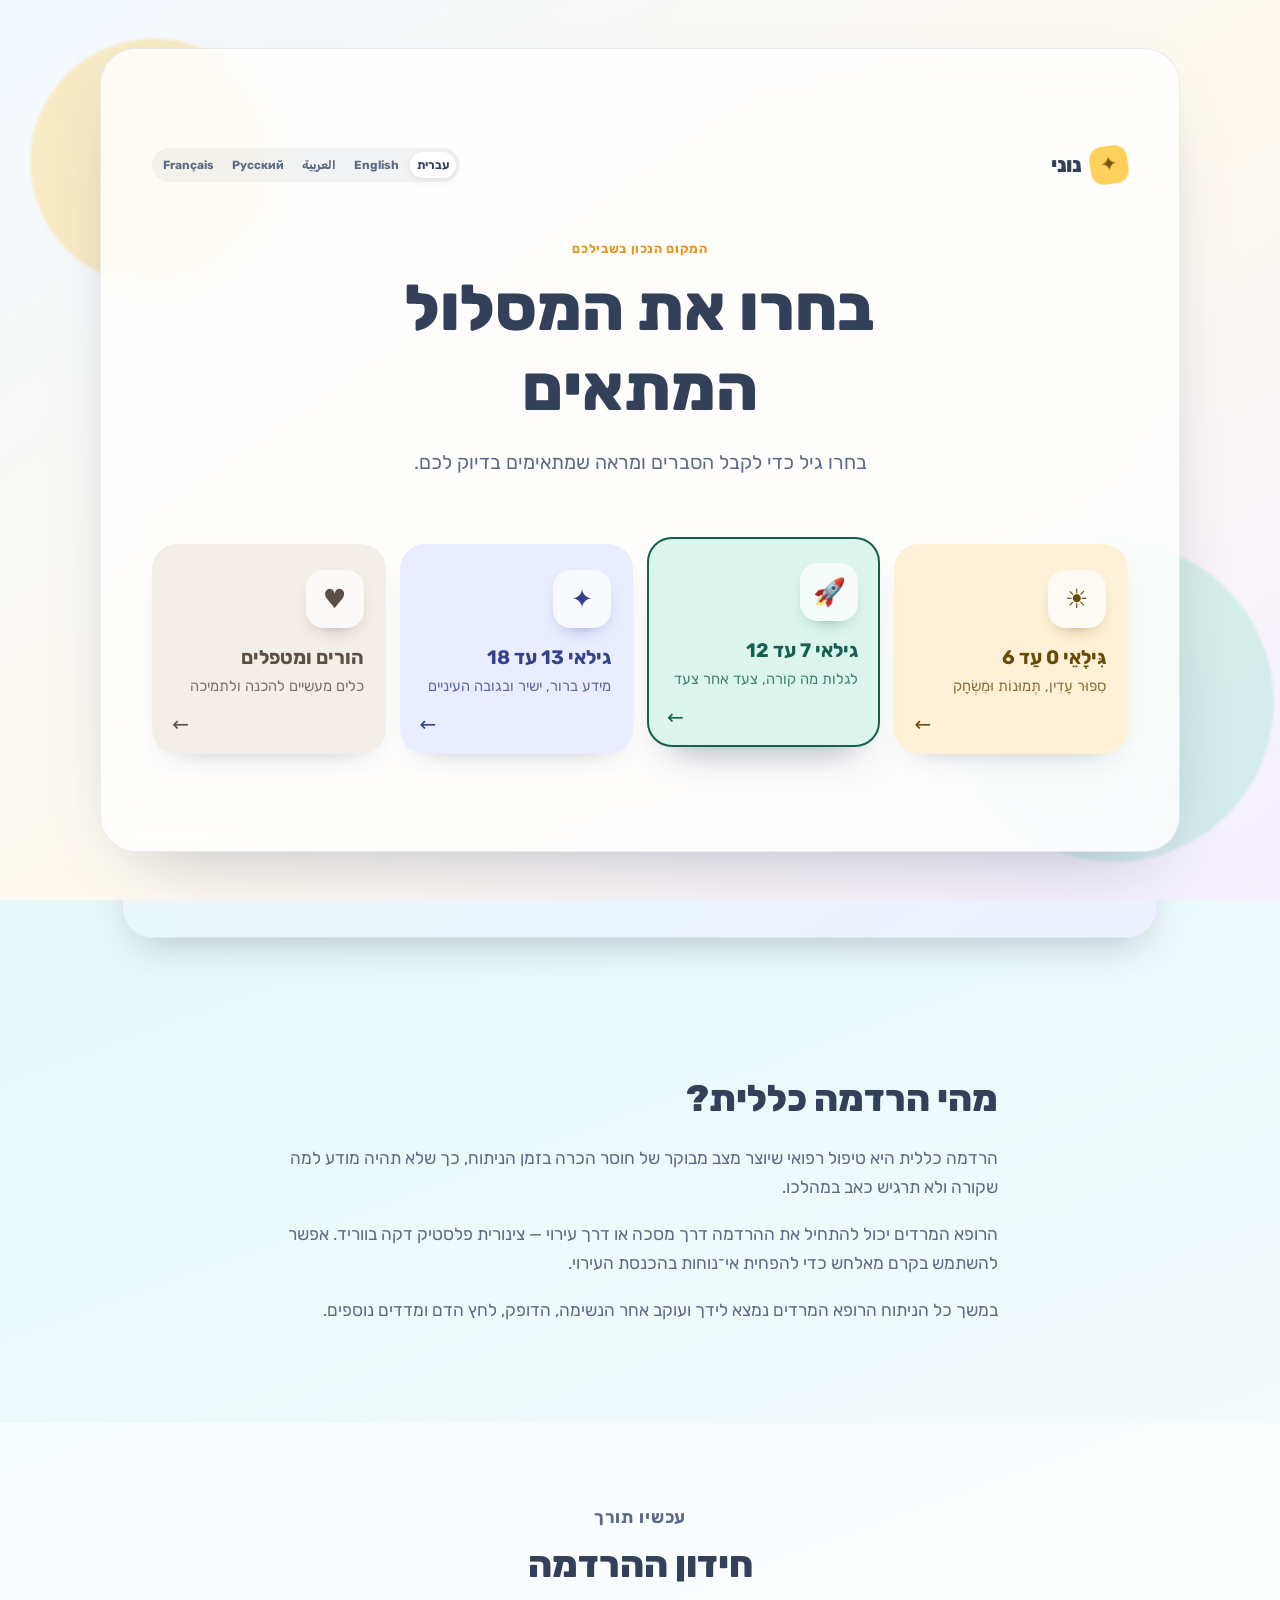
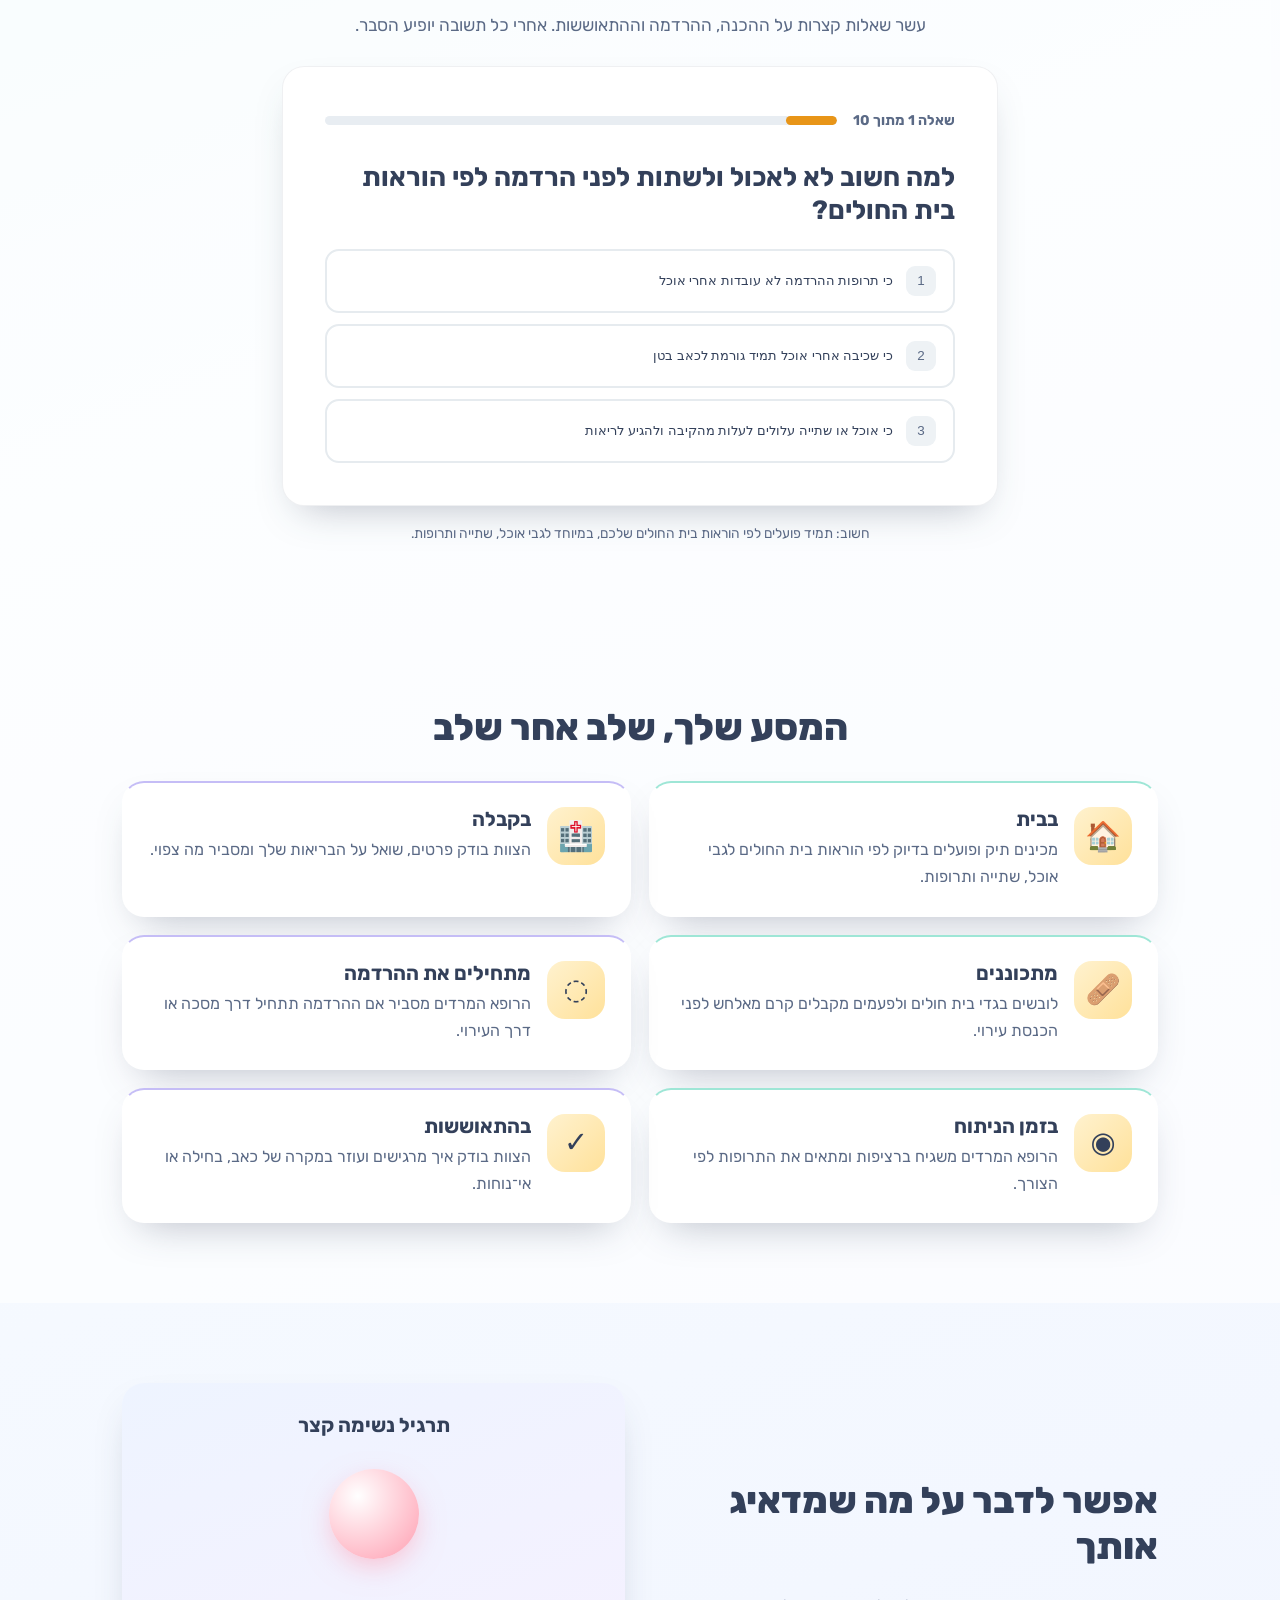
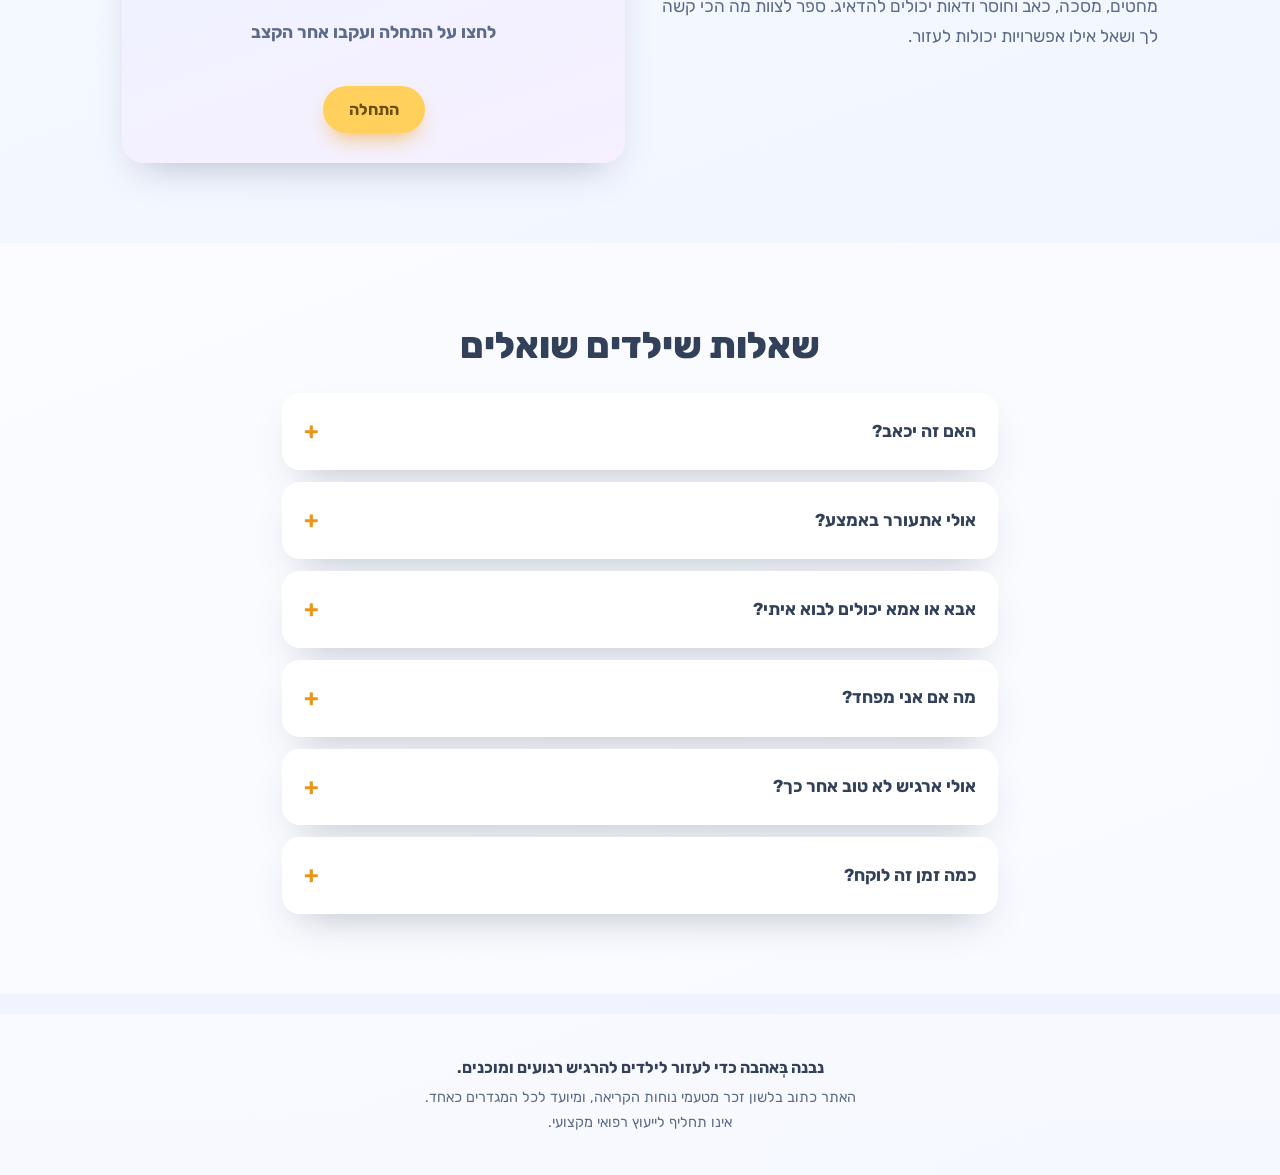
==== commit 3df135ea: "Fix equipment photo gallery layout and goat caption Size gallery rows to each photo's aspect ratio s" ====
--- a/index.html
+++ b/index.html
@@ -140,7 +140,7 @@
     <section class="hero">
       <div class="hero-text">
         <p class="eyebrow" data-i18n="hero_eyebrow">לילדים אמיצים (ולמבוגרים שלהם)</p>
-        <h1 data-i18n="hero_title">אֶפְשָׁר לְהִתְרַגֵּשׁ וְגַם לִפְחֹד קְצָת. נוּנִי כָּאן כְּדֵי לְהַרְאוֹת מַה יִקְרֶה.</h1>
+        <h1 data-i18n="hero_title">אֶפְשָׁר לְהִתְרַגֵּשׁ וְגַם לְפַחֵד קְצָת. נוּנִי כָּאן כְּדֵי לְהַרְאוֹת מַה יִקְרֶה.</h1>
         <p class="lead" data-i18n="hero_subtitle">בקרוב יהיה לך ניתוח, ותקבל שינה מיוחדת כדי שכלום לא יכאב. נוני יראה לך בדיוק מה קורה – שלב אחרי שלב.</p>
         <div class="hero-cta">
           <a class="btn btn-primary" href="#journey" data-i18n="hero_cta">תראה לי מה קורה</a>
@@ -180,7 +180,6 @@
           <div class="audience-hub-heading">
             <p class="eyebrow" data-i18n="little_hub_eyebrow">בואו נכיר יחד</p>
             <h2 data-i18n="little_hub_title">לראות, לשחק ולהרגיש מוכנים</h2>
-            <p data-i18n="little_hub_intro">לקטנטנים הכי קל להתכונן דרך תמונות, משחק וסיפור קצר יחד עם מבוגר.</p>
           </div>
           <div class="audience-paths">
             <a class="audience-path" href="story.html"><span aria-hidden="true">▶</span><strong data-i18n="little_path1_title">הסיפור של נוני</strong><small data-i18n="little_path1_text">סרטון קצר בלי צורך לקרוא</small></a>
@@ -360,10 +359,18 @@
           <details class="qa">
             <summary data-i18n="q3">אבא או אמא יכולים לבוא איתי?</summary>
             <p data-i18n="a3">בדרך כלל מבוגר יכול להישאר איתך עד שנרדמים, והוא יהיה שם כשמתעוררים. שאל את האח או האחות מה נהוג בבית החולים שלך.</p>
+            <figure class="faq-photo" data-audiences="little">
+              <img src="assets/equipment-photos/lamb-mask.jpeg" alt="" loading="lazy" width="1200" height="900">
+              <figcaption data-i18n="faq_mask_photo">כָּךְ הַמַּסֵּכָה נִרְאֵית מִקָּרוֹב</figcaption>
+            </figure>
           </details>
           <details class="qa">
             <summary data-i18n="q4">מה אם אני מפחד?</summary>
             <p data-i18n="a4">זה נורמלי לגמרי. ספר לאח, לאחות או למבוגר שלך – הם יכולים להחזיק לך את היד, להביא את הצעצוע שלך, או לנשום איתך נשימת בלון.</p>
+            <figure class="faq-photo" data-audiences="little">
+              <img src="assets/equipment-photos/iv-bears.jpeg" alt="" loading="lazy" width="1200" height="900">
+              <figcaption data-i18n="faq_iv_photo">כָּךְ הַצִּנּוֹרִית נִרְאֵית עִם מַדְבֵּקוֹת</figcaption>
+            </figure>
           </details>
           <details class="qa">
             <summary data-i18n="q5">אולי ארגיש לא טוב אחר כך?</summary>
--- a/styles.css
+++ b/styles.css
@@ -357,6 +357,16 @@
 }
 .qa[open] summary::after { transform: rotate(45deg); }
 .qa p { margin: 0; padding: 0 22px 20px; color: var(--ink-soft); }
+.faq-photo {
+  margin: 0 22px 22px; padding: 12px; display: grid;
+  grid-template-columns: minmax(0, 150px) 1fr; align-items: center; gap: 14px;
+  border-radius: 16px; background: #f5f8ff;
+}
+.faq-photo img {
+  width: 100%; aspect-ratio: 4 / 3; object-fit: cover;
+  border-radius: 12px; box-shadow: 0 6px 18px rgba(51, 64, 90, .12);
+}
+.faq-photo figcaption { color: var(--ink-soft); font-weight: 700; line-height: 1.55; }
 
 /* ===== Parents ===== */
 .tips { list-style: none; padding: 0; margin: 20px 0 0; display: grid; gap: 14px; }
@@ -555,6 +565,7 @@
   .quiz-progress-row { align-items: flex-start; flex-direction: column; gap: 8px; }
   .quiz-progress { width: 100%; flex: 0 0 9px; }
   .quiz-option { padding: 13px; }
+  .faq-photo { margin: 0 16px 18px; grid-template-columns: 112px 1fr; gap: 12px; }
 }
 
 @media (prefers-reduced-motion: reduce) {
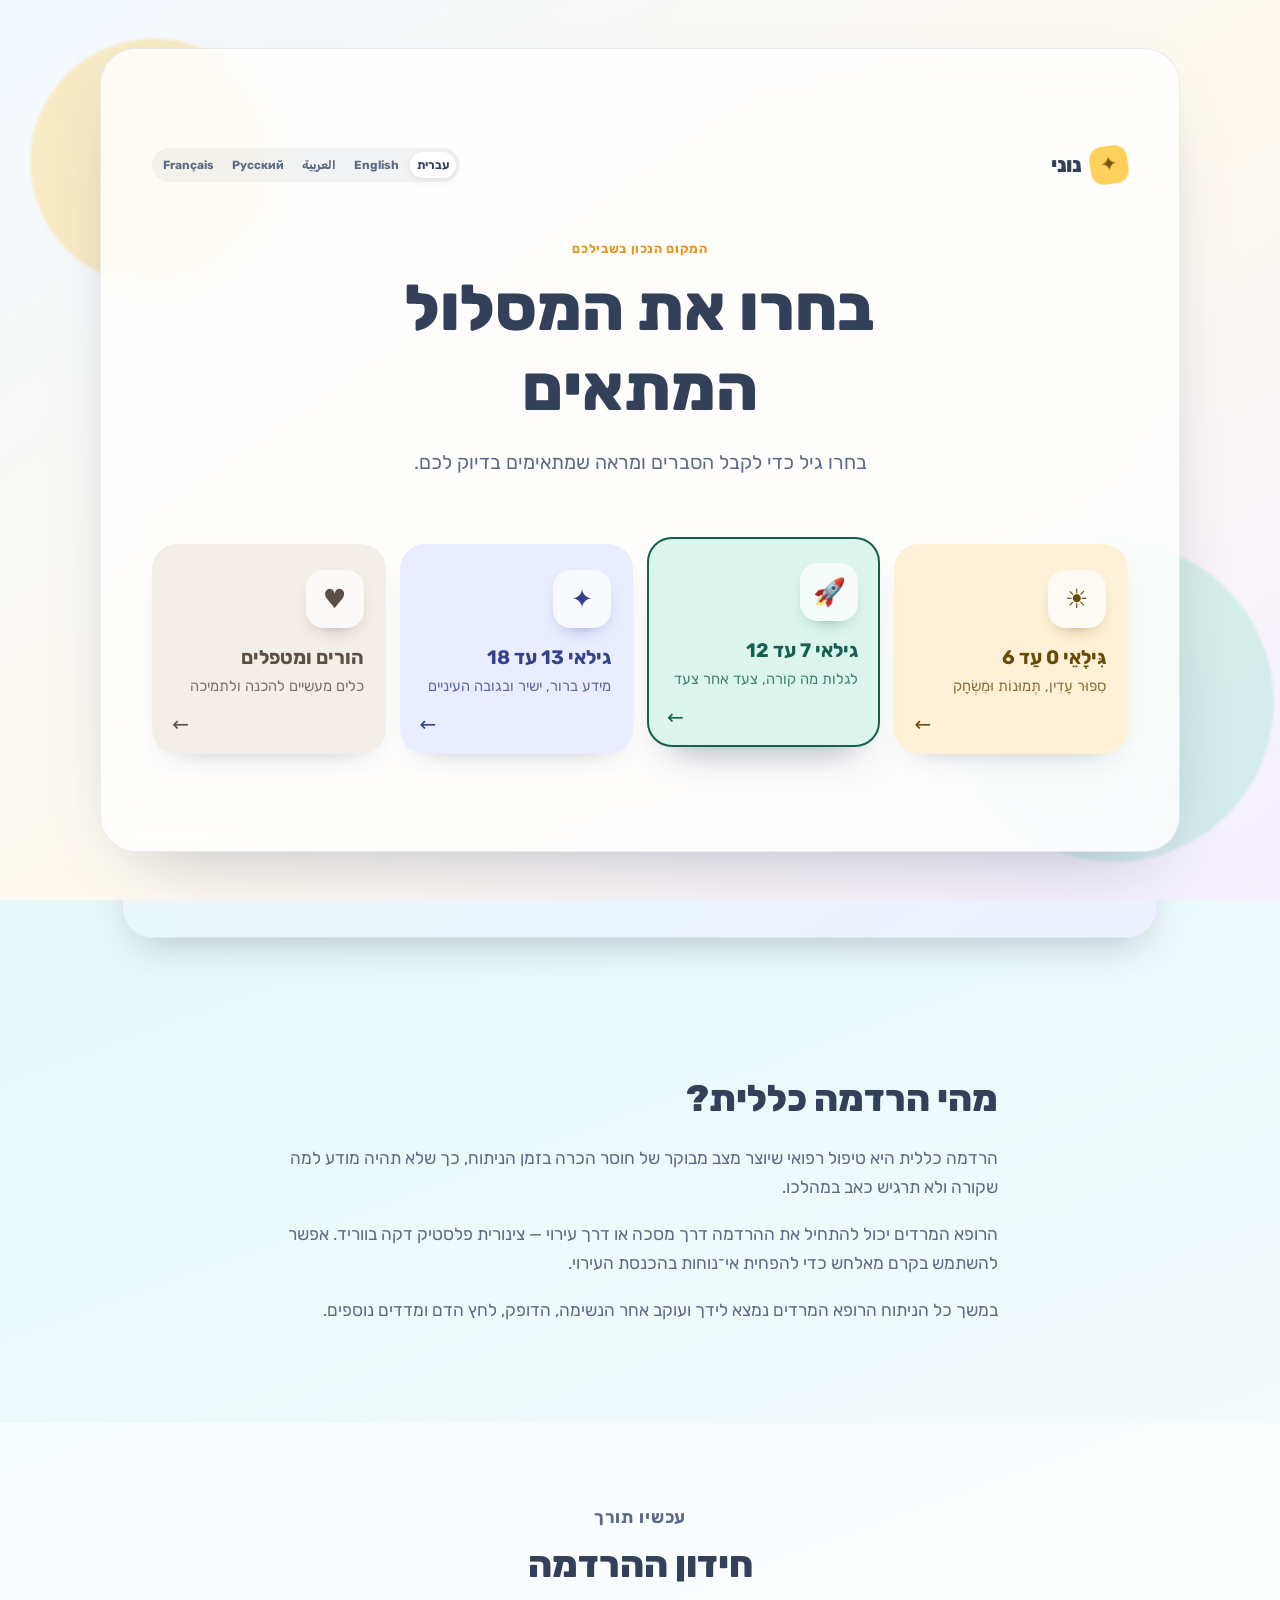
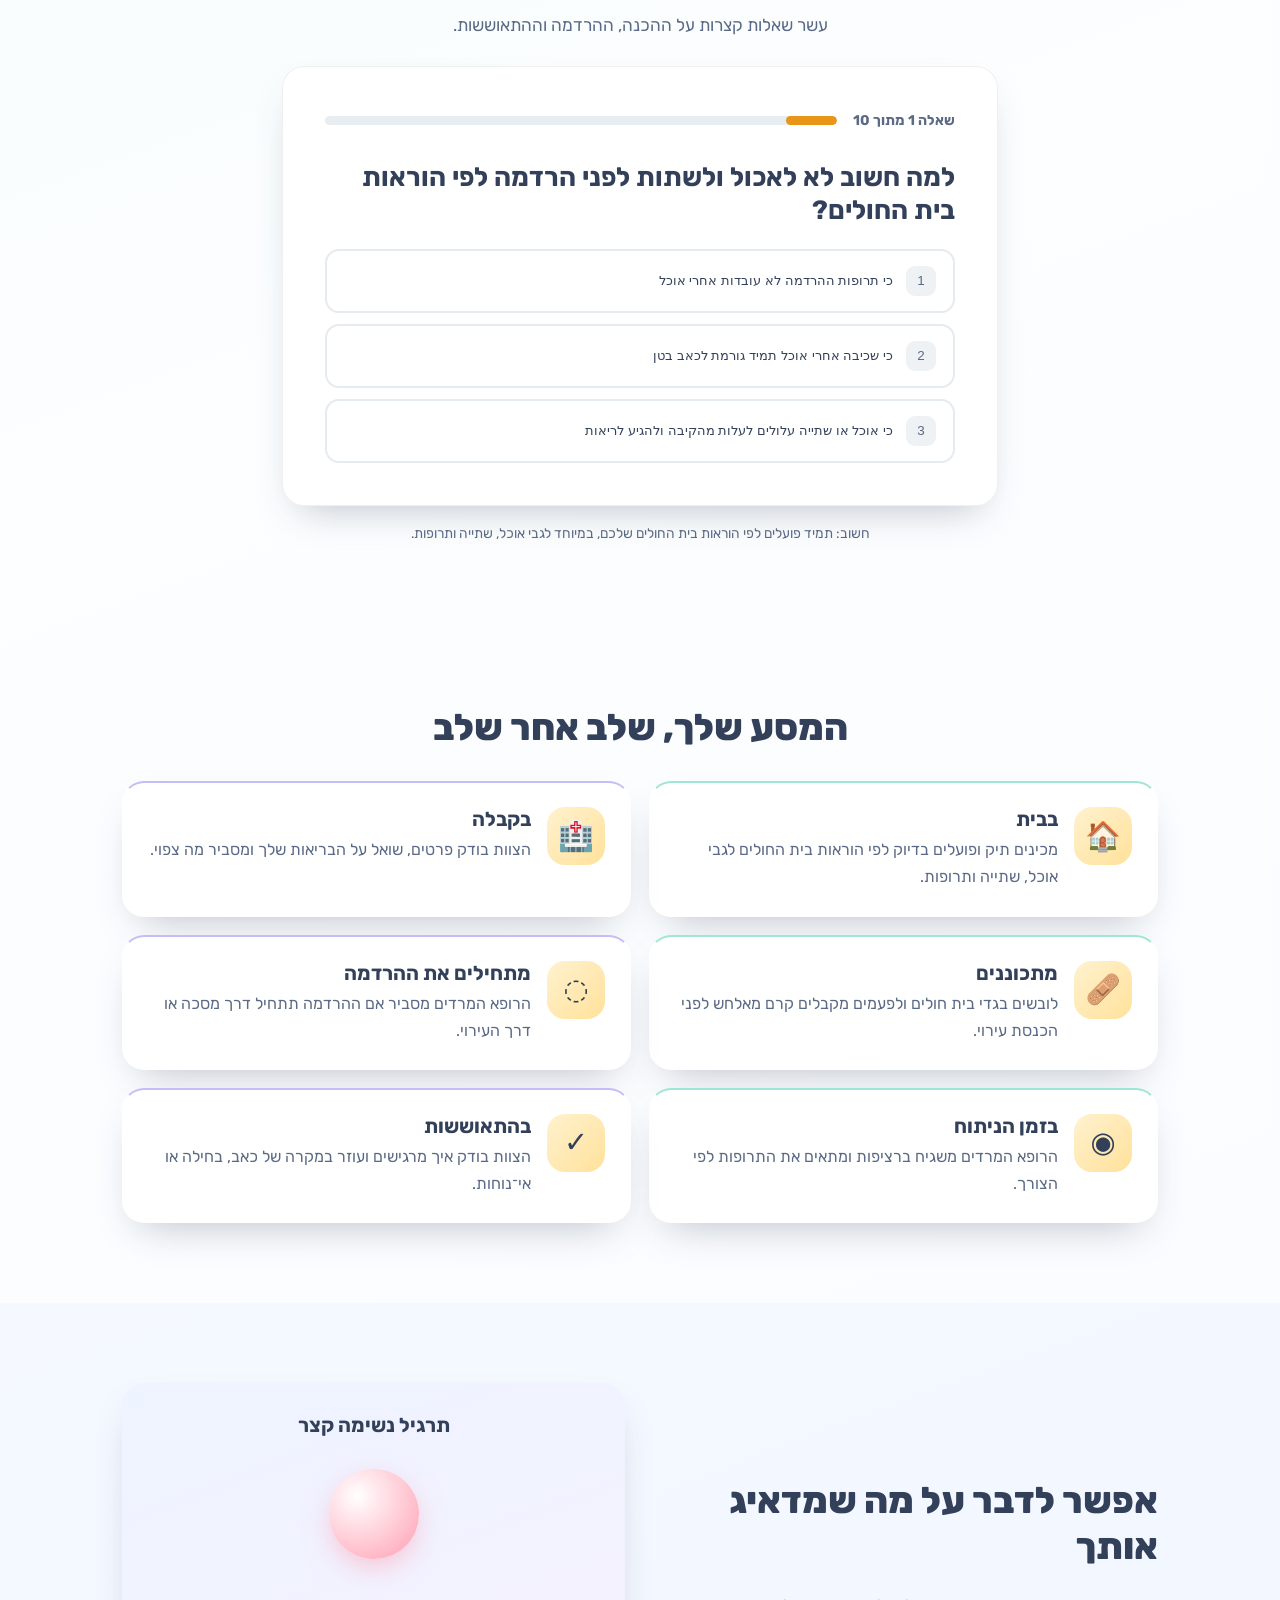
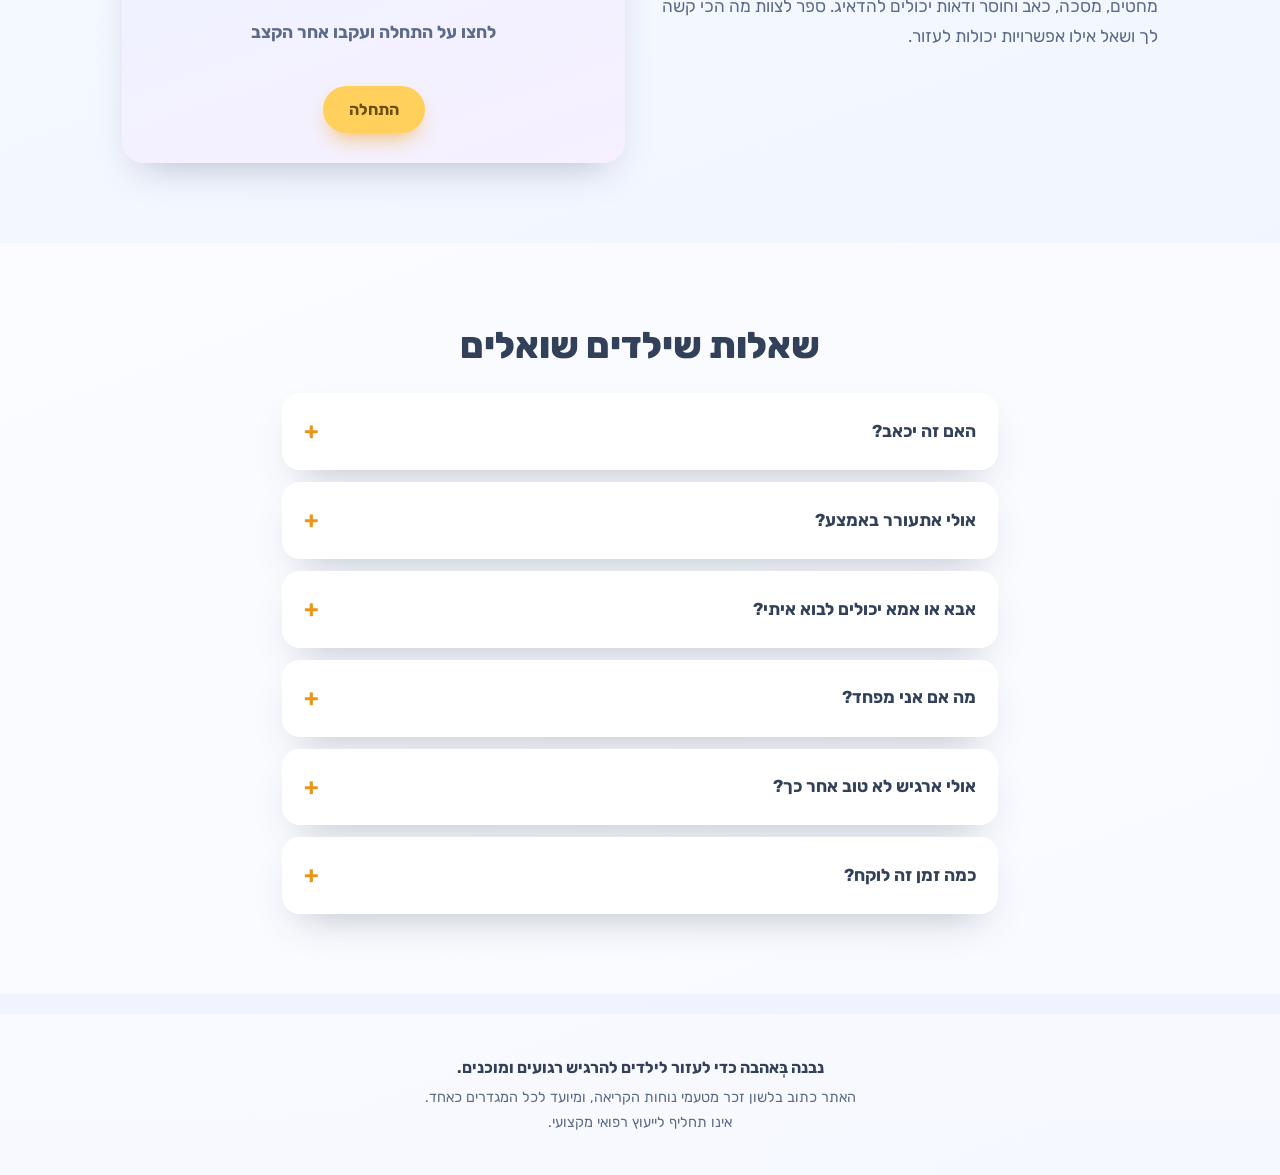
==== commit 6a0043ff: "Shorten quiz introduction" ====
--- a/index.html
+++ b/index.html
@@ -14,7 +14,7 @@
   <link rel="icon" href="data:image/svg+xml,%3Csvg xmlns='http://www.w3.org/2000/svg' viewBox='0 0 100 100'%3E%3Ctext y='.9em' font-size='90'%3E%E2%AD%90%3C/text%3E%3C/svg%3E" />
   <link rel="stylesheet" href="fonts.css" />
 
-  <link rel="stylesheet" href="styles.css" />
+  <link rel="stylesheet" href="styles.css?v=20260925" />
 </head>
 <body>
 
@@ -249,7 +249,7 @@
         <div class="quiz-heading center">
           <p class="eyebrow" data-i18n="quiz_eyebrow">עכשיו תורך</p>
           <h2 data-i18n="quiz_title">חידון ההרדמה</h2>
-          <p data-i18n="quiz_intro">עשר שאלות קצרות על ההכנה, ההרדמה וההתאוששות. אחרי כל תשובה יופיע הסבר.</p>
+          <p data-i18n="quiz_intro">עשר שאלות קצרות על ההכנה, ההרדמה וההתאוששות.</p>
         </div>
         <div class="quiz-shell">
           <div class="quiz-progress-row">
@@ -360,7 +360,7 @@
             <summary data-i18n="q3">אבא או אמא יכולים לבוא איתי?</summary>
             <p data-i18n="a3">בדרך כלל מבוגר יכול להישאר איתך עד שנרדמים, והוא יהיה שם כשמתעוררים. שאל את האח או האחות מה נהוג בבית החולים שלך.</p>
             <figure class="faq-photo" data-audiences="little">
-              <img src="assets/equipment-photos/lamb-mask.jpeg" alt="" loading="lazy" width="1200" height="900">
+              <img src="assets/equipment-photos/goat-mask.jpeg" alt="" loading="lazy" width="1256" height="2048">
               <figcaption data-i18n="faq_mask_photo">כָּךְ הַמַּסֵּכָה נִרְאֵית מִקָּרוֹב</figcaption>
             </figure>
           </details>
@@ -368,7 +368,7 @@
             <summary data-i18n="q4">מה אם אני מפחד?</summary>
             <p data-i18n="a4">זה נורמלי לגמרי. ספר לאח, לאחות או למבוגר שלך – הם יכולים להחזיק לך את היד, להביא את הצעצוע שלך, או לנשום איתך נשימת בלון.</p>
             <figure class="faq-photo" data-audiences="little">
-              <img src="assets/equipment-photos/iv-bears.jpeg" alt="" loading="lazy" width="1200" height="900">
+              <img src="assets/equipment-photos/iv-bears.jpeg" alt="" loading="lazy" width="2048" height="1573">
               <figcaption data-i18n="faq_iv_photo">כָּךְ הַצִּנּוֹרִית נִרְאֵית עִם מַדְבֵּקוֹת</figcaption>
             </figure>
           </details>
@@ -414,8 +414,8 @@
     </div>
   </footer>
 
-  <script src="i18n.js"></script>
-  <script src="app.js"></script>
-  <script src="quiz.js"></script>
+  <script src="i18n.js?v=20260925-2"></script>
+  <script src="app.js?v=20260925"></script>
+  <script src="quiz.js?v=20260925"></script>
 </body>
 </html>
--- a/styles.css
+++ b/styles.css
@@ -363,7 +363,7 @@
   border-radius: 16px; background: #f5f8ff;
 }
 .faq-photo img {
-  width: 100%; aspect-ratio: 4 / 3; object-fit: cover;
+  width: 100%; min-width: 0; height: 150px; object-fit: cover;
   border-radius: 12px; box-shadow: 0 6px 18px rgba(51, 64, 90, .12);
 }
 .faq-photo figcaption { color: var(--ink-soft); font-weight: 700; line-height: 1.55; }
@@ -566,6 +566,7 @@
   .quiz-progress { width: 100%; flex: 0 0 9px; }
   .quiz-option { padding: 13px; }
   .faq-photo { margin: 0 16px 18px; grid-template-columns: 112px 1fr; gap: 12px; }
+  .faq-photo img { height: 112px; }
 }
 
 @media (prefers-reduced-motion: reduce) {
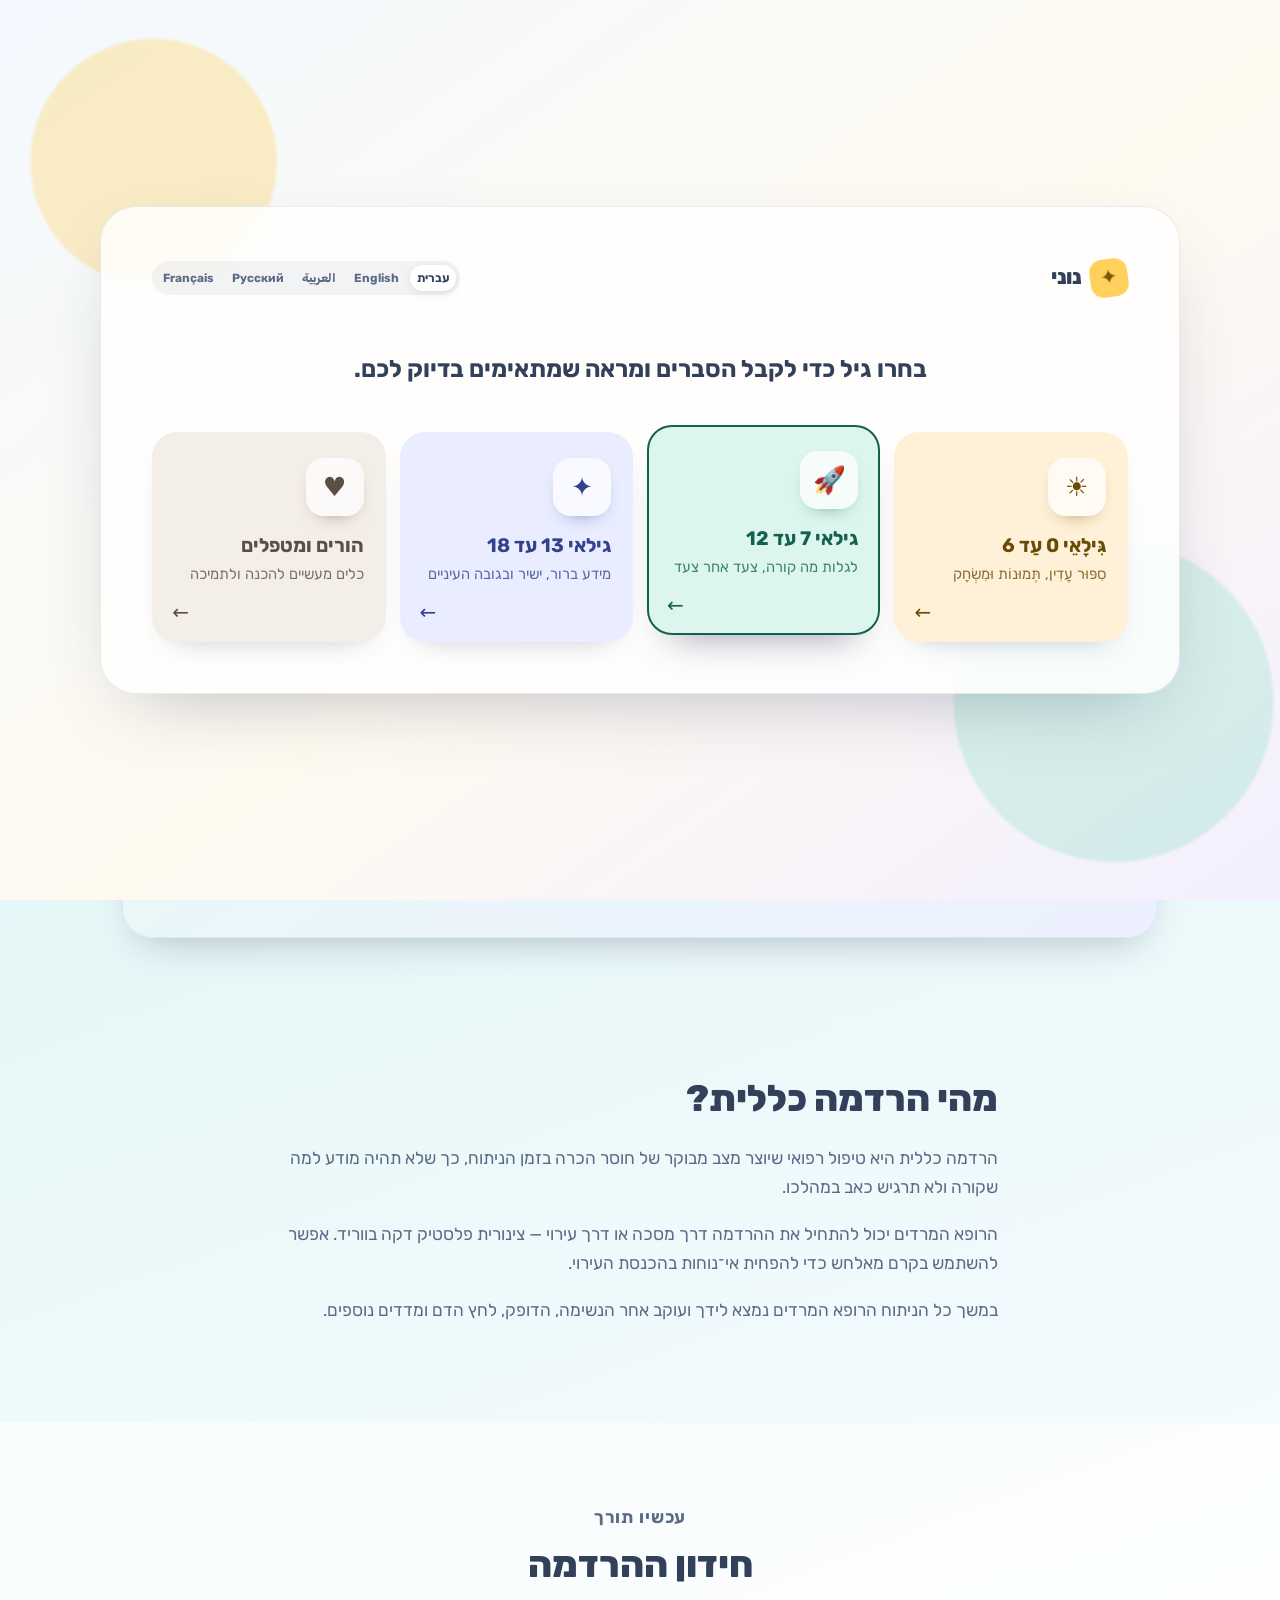
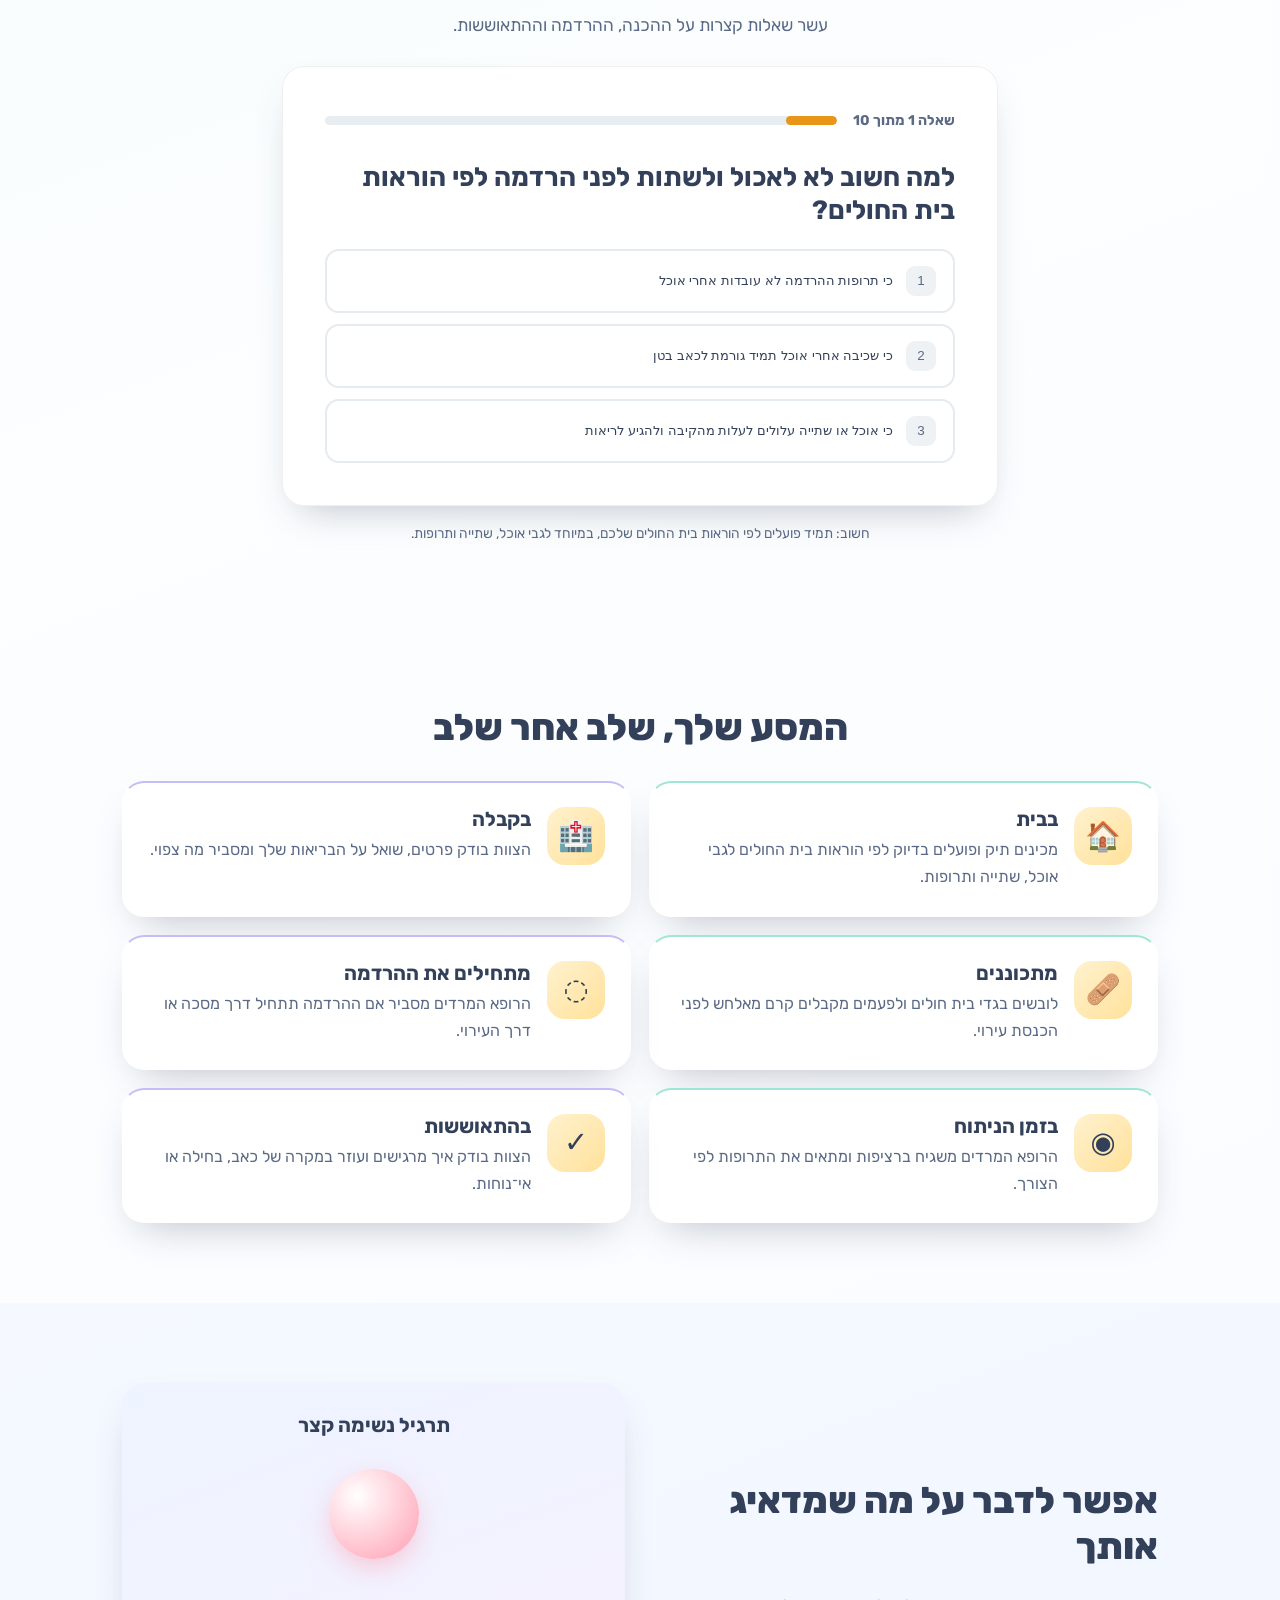
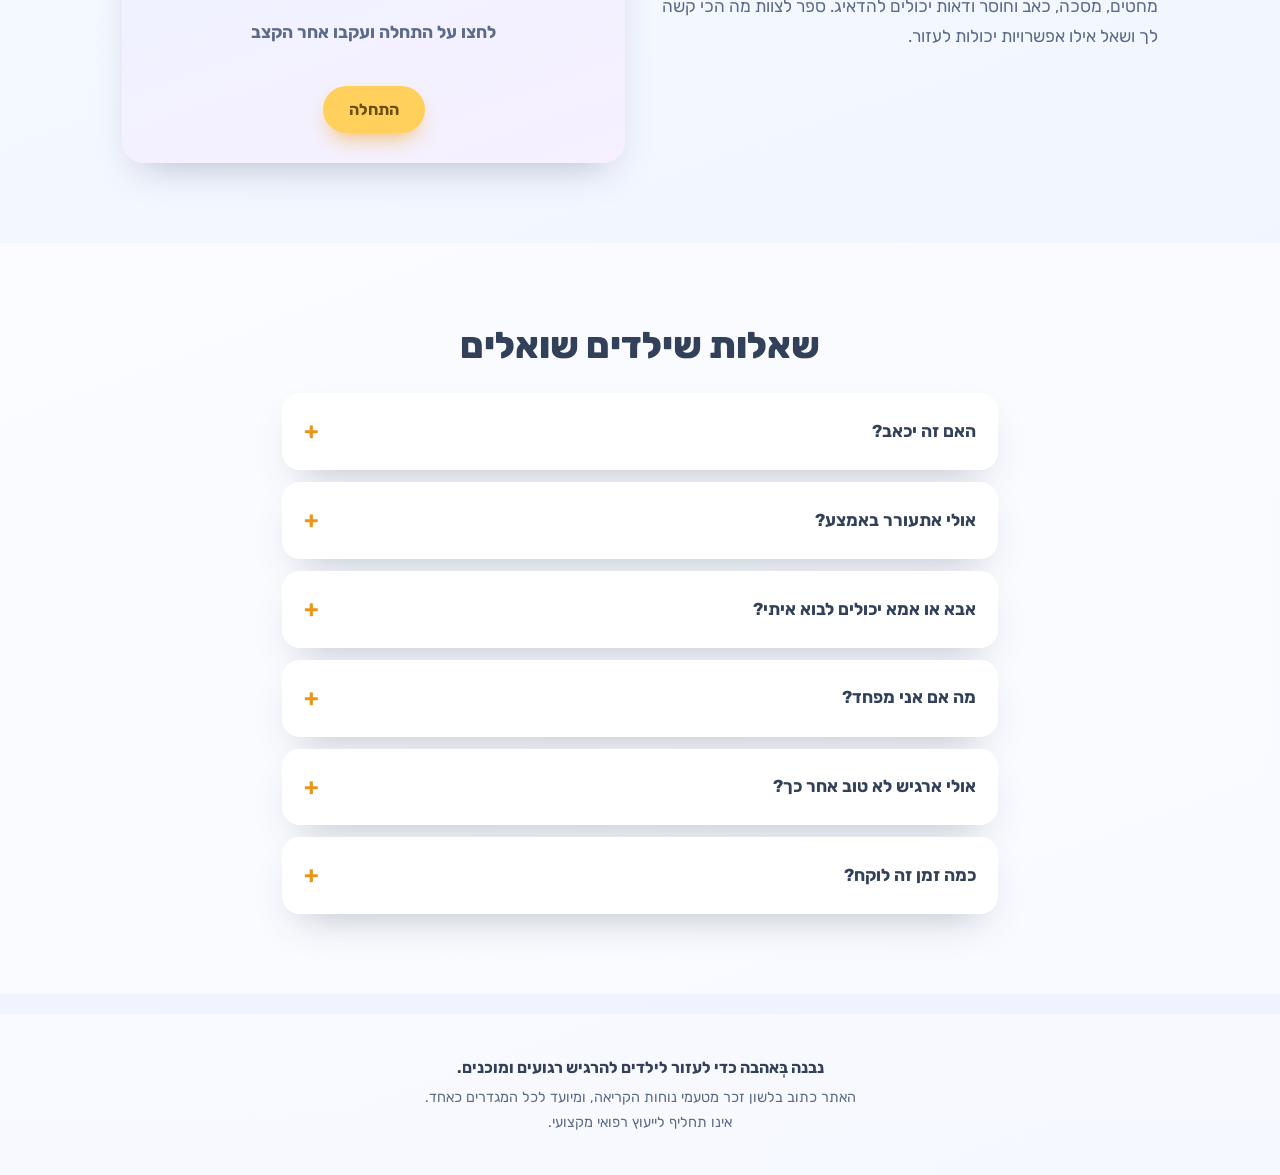
==== commit f78f6517: "Trim self-describing copy and simplify the age picker - Drop "no guesswork" from the teen eyebrow an" ====
--- a/index.html
+++ b/index.html
@@ -35,16 +35,14 @@
         </div>
       </div>
       <div class="audience-intro">
-        <p class="eyebrow" data-i18n="audience_eyebrow">המקום הנכון בשבילכם</p>
-        <h1 id="audience-title" data-i18n="audience_title">בחרו את המסלול המתאים</h1>
-        <p data-i18n="audience_intro">בחרו גיל כדי לקבל הסברים ומראה שמתאימים בדיוק לכם.</p>
+        <p id="audience-title" data-i18n="audience_intro">בחרו גיל כדי לקבל הסברים ומראה שמתאימים בדיוק לכם.</p>
       </div>
       <div class="audience-grid">
         <button class="audience-card audience-card-little" type="button" data-audience="little">
           <span class="audience-icon" aria-hidden="true">☀️</span>
           <span class="audience-card-copy">
-            <strong data-i18n="audience_little">גילאי 0 עד 6</strong>
-            <small data-i18n="audience_little_desc">סיפור עדין, תמונות ומשחק</small>
+            <strong data-i18n="audience_little">גִּילָאֵי 0 עַד 6</strong>
+            <small data-i18n="audience_little_desc">סִפּוּר עָדִין, תְּמוּנוֹת וּמִשְׂחָק</small>
           </span>
           <span class="audience-arrow" aria-hidden="true">←</span>
         </button>
@@ -178,13 +176,13 @@
       <div class="wrap">
         <div class="audience-hub" data-audiences="little">
           <div class="audience-hub-heading">
-            <p class="eyebrow" data-i18n="little_hub_eyebrow">בואו נכיר יחד</p>
-            <h2 data-i18n="little_hub_title">לראות, לשחק ולהרגיש מוכנים</h2>
+            <p class="eyebrow" data-i18n="little_hub_eyebrow">בּוֹאוּ נַכִּיר יַחַד</p>
+            <h2 data-i18n="little_hub_title">לִרְאוֹת, לְשַׂחֵק וּלְהַרְגִּישׁ מוּכָנִים</h2>
           </div>
           <div class="audience-paths">
-            <a class="audience-path" href="story.html"><span aria-hidden="true">▶</span><strong data-i18n="little_path1_title">הסיפור של נוני</strong><small data-i18n="little_path1_text">סרטון קצר בלי צורך לקרוא</small></a>
-            <a class="audience-path" href="equipment.html"><span aria-hidden="true">🩺</span><strong data-i18n="little_path2_title">מכירים את הציוד</strong><small data-i18n="little_path2_text">נוגעים ומגלים מה כל דבר עושה</small></a>
-            <a class="audience-path" href="coloring.html"><span aria-hidden="true">🖍️</span><strong data-i18n="little_path3_title">צובעים עם נוני</strong><small data-i18n="little_path3_text">דפים רגועים להדפסה ולצביעה</small></a>
+            <a class="audience-path" href="story.html"><span aria-hidden="true">▶</span><strong data-i18n="little_path1_title">הַסִּפּוּר שֶׁל נוּנִי</strong><small data-i18n="little_path1_text">סִרְטוֹן קָצָר שֶׁלֹּא צָרִיךְ לִקְרֹא</small></a>
+            <a class="audience-path" href="equipment.html"><span aria-hidden="true">🩺</span><strong data-i18n="little_path2_title">מַכִּירִים אֶת הַצִּיּוּד</strong><small data-i18n="little_path2_text">נוֹגְעִים וּמְגַלִּים מַה כָּל דָּבָר עוֹשֶׂה</small></a>
+            <a class="audience-path" href="coloring.html"><span aria-hidden="true">🖍️</span><strong data-i18n="little_path3_title">צוֹבְעִים עִם נוּנִי</strong><small data-i18n="little_path3_text">דַּפִּים רְגוּעִים לְהַדְפָּסָה וְלִצְבִיעָה</small></a>
           </div>
           <p class="audience-guidance" data-i18n="little_guidance">למבוגר שמלווה: השתמשו במשפטים קצרים, תנו לילד לבחור במה להתחיל וחזרו על הסיפור כמה פעמים שירצה.</p>
         </div>
@@ -205,16 +203,14 @@
 
         <div class="audience-hub" data-audiences="teen">
           <div class="audience-hub-heading">
-            <p class="eyebrow" data-i18n="teen_hub_eyebrow">ישר ולעניין</p>
-            <h2 data-i18n="teen_hub_title">מה באמת קורה ואיפה יש לך בחירה</h2>
-            <p data-i18n="teen_hub_intro">מידע ישיר על ההרדמה, ההכנה וההתאוששות — בלי פעילויות שמיועדות לילדים קטנים.</p>
+            <h2 data-i18n="teen_hub_title">מה קורה לפני, במהלך ואחרי ההרדמה</h2>
           </div>
           <div class="audience-paths">
             <a class="audience-path" href="#what"><span aria-hidden="true">01</span><strong data-i18n="teen_path1_title">להבין את ההרדמה</strong><small data-i18n="teen_path1_text">מה התרופות עושות ואיך משגיחים עליך</small></a>
             <a class="audience-path" href="#journey"><span aria-hidden="true">02</span><strong data-i18n="teen_path2_title">לדעת למה לצפות</strong><small data-i18n="teen_path2_text">קבלה, הכנה, הרדמה והתאוששות</small></a>
             <a class="audience-path" href="#quiz"><span aria-hidden="true">03</span><strong data-i18n="teen_path3_title">לבדוק את עצמך</strong><small data-i18n="teen_path3_text">חידון קצר עם הסבר לכל תשובה</small></a>
           </div>
-          <p class="audience-guidance" data-i18n="teen_guidance">ההעדפות שלך חשובות. אפשר לומר לצוות אם מחטים, מסכה, בחילה, פרטיות או חוסר ודאות מטרידים אותך ולשאול אילו אפשרויות מתאימות ובטוחות עבורך.</p>
+          <p class="audience-guidance" data-i18n="teen_guidance">ההעדפות שלך חשובות. אפשר לומר לצוות אם מחטים, בחילה, פרטיות או חוסר ודאות מטרידים אותך ולשאול אילו אפשרויות מתאימות ובטוחות עבורך.</p>
         </div>
 
         <div class="audience-hub" data-audiences="parents">
@@ -350,7 +346,7 @@
         <div class="faq">
           <details class="qa">
             <summary data-i18n="q1">האם זה יכאב?</summary>
-            <p data-i18n="a1">השינה עשויה כך שהניתוח לא כואב. ההכנה יכולה להרגיש כמו צביטה קטנטנה או קרם קריר, אבל להרבה ילדים לא כואב בכלל.</p>
+            <p data-i18n="a1">השינה עשויה כך שהניתוח לא כואב. ההכנה יכולה להרגיש כמו צביטה קטנטנה, אבל להרבה ילדים לא כואב בכלל.</p>
           </details>
           <details class="qa">
             <summary data-i18n="q2">אולי אתעורר באמצע?</summary>
@@ -358,7 +354,7 @@
           </details>
           <details class="qa">
             <summary data-i18n="q3">אבא או אמא יכולים לבוא איתי?</summary>
-            <p data-i18n="a3">בדרך כלל מבוגר יכול להישאר איתך עד שנרדמים, והוא יהיה שם כשמתעוררים. שאל את האח או האחות מה נהוג בבית החולים שלך.</p>
+            <p data-i18n="a3">בדרך כלל מבוגר יכול להישאר איתך עד שנרדמים, והוא יהיה שם כשמתעוררים. שאל את הצוות מה נהוג בבית החולים שלך.</p>
             <figure class="faq-photo" data-audiences="little">
               <img src="assets/equipment-photos/goat-mask.jpeg" alt="" loading="lazy" width="1256" height="2048">
               <figcaption data-i18n="faq_mask_photo">כָּךְ הַמַּסֵּכָה נִרְאֵית מִקָּרוֹב</figcaption>
@@ -366,7 +362,7 @@
           </details>
           <details class="qa">
             <summary data-i18n="q4">מה אם אני מפחד?</summary>
-            <p data-i18n="a4">זה נורמלי לגמרי. ספר לאח, לאחות או למבוגר שלך – הם יכולים להחזיק לך את היד, להביא את הצעצוע שלך, או לנשום איתך נשימת בלון.</p>
+            <p data-i18n="a4">זה נורמלי לגמרי. ספר לצוות או למבוגר שלך – הם יכולים להחזיק לך את היד, להביא את הצעצוע שלך, או לנשום איתך נשימת בלון.</p>
             <figure class="faq-photo" data-audiences="little">
               <img src="assets/equipment-photos/iv-bears.jpeg" alt="" loading="lazy" width="2048" height="1573">
               <figcaption data-i18n="faq_iv_photo">כָּךְ הַצִּנּוֹרִית נִרְאֵית עִם מַדְבֵּקוֹת</figcaption>
@@ -374,7 +370,7 @@
           </details>
           <details class="qa">
             <summary data-i18n="q5">אולי ארגיש לא טוב אחר כך?</summary>
-            <p data-i18n="a5">חלק מהילדים מרגישים קצת עייפים, מסוחררים או עם גרון קצת כואב לזמן קצר. זה עובר, והאחים והאחיות יכולים לעזור לך להרגיש טוב יותר.</p>
+            <p data-i18n="a5">חלק מהילדים מרגישים קצת עייפים, מסוחררים או עם גרון קצת כואב לזמן קצר. זה עובר, והצוות יכול לעזור לך להרגיש טוב יותר.</p>
           </details>
           <details class="qa">
             <summary data-i18n="q6">כמה זמן זה לוקח?</summary>
--- a/styles.css
+++ b/styles.css
@@ -49,13 +49,15 @@
     radial-gradient(circle at 87% 78%, rgba(143, 224, 200, .32) 0 12%, transparent 12.3%),
     linear-gradient(145deg, #f3f9ff, #fffaf0 54%, #f3efff);
   padding: clamp(18px, 4vw, 48px);
-}
+  display: flex; flex-direction: column;
+}
+/* The panel hugs its content and sits centred in the gate (margin:auto keeps it scrollable when taller) */
 .audience-gate-panel {
-  width: min(1080px, 100%); min-height: calc(100vh - clamp(36px, 8vw, 96px)); margin: 0 auto;
+  width: min(1080px, 100%); margin: auto;
   background: rgba(255,255,255,.82); border: 1px solid rgba(51,64,90,.1);
   box-shadow: 0 28px 80px -35px rgba(45, 57, 89, .38);
   border-radius: 36px; padding: clamp(20px, 4vw, 52px); backdrop-filter: blur(16px);
-  display: flex; flex-direction: column; justify-content: center;
+  display: flex; flex-direction: column;
 }
 .audience-gate-top {
   display: flex; align-items: center; justify-content: space-between; gap: 24px;
@@ -71,8 +73,7 @@
 }
 .gate-languages { background: #f1f3f7; }
 .audience-intro { max-width: 650px; margin: 0 auto clamp(28px, 5vh, 48px); text-align: center; }
-.audience-intro h1 { margin-bottom: .28em; font-size: clamp(2.1rem, 5vw, 4rem); }
-.audience-intro > p:last-child { color: var(--ink-soft); font-size: clamp(1rem, 2vw, 1.22rem); }
+.audience-intro > p { margin: 0; color: var(--ink); font-weight: 700; font-size: clamp(1.15rem, 2.4vw, 1.5rem); line-height: 1.5; }
 .audience-grid { display: grid; grid-template-columns: repeat(4, 1fr); gap: 14px; }
 .audience-card {
   position: relative; min-height: 210px; padding: 24px 20px; border: 2px solid transparent;
@@ -250,7 +251,6 @@
 }
 body[data-audience="teen"] .audience-hub h2,
 body[data-audience="teen"] .audience-hub .eyebrow { color: #fff; }
-body[data-audience="teen"] .audience-hub-heading > p:last-child { color: #d5e2ea; }
 body[data-audience="teen"] .audience-path { background: rgba(255,255,255,.09); color: #fff; border-color: rgba(255,255,255,.12); }
 body[data-audience="teen"] .audience-path small { color: #cfdee7; }
 body[data-audience="teen"] .audience-path > span { background: rgba(54,197,176,.2); color: #81eadb; }
@@ -546,7 +546,6 @@
 }
 
 @media (max-width: 560px) {
-  .audience-gate-panel { min-height: calc(100vh - 24px); }
   .audience-intro { margin-bottom: 22px; }
   .audience-grid { grid-template-columns: 1fr; }
   .audience-card { min-height: 0; flex-direction: row; align-items: center; padding: 16px; gap: 14px; }
